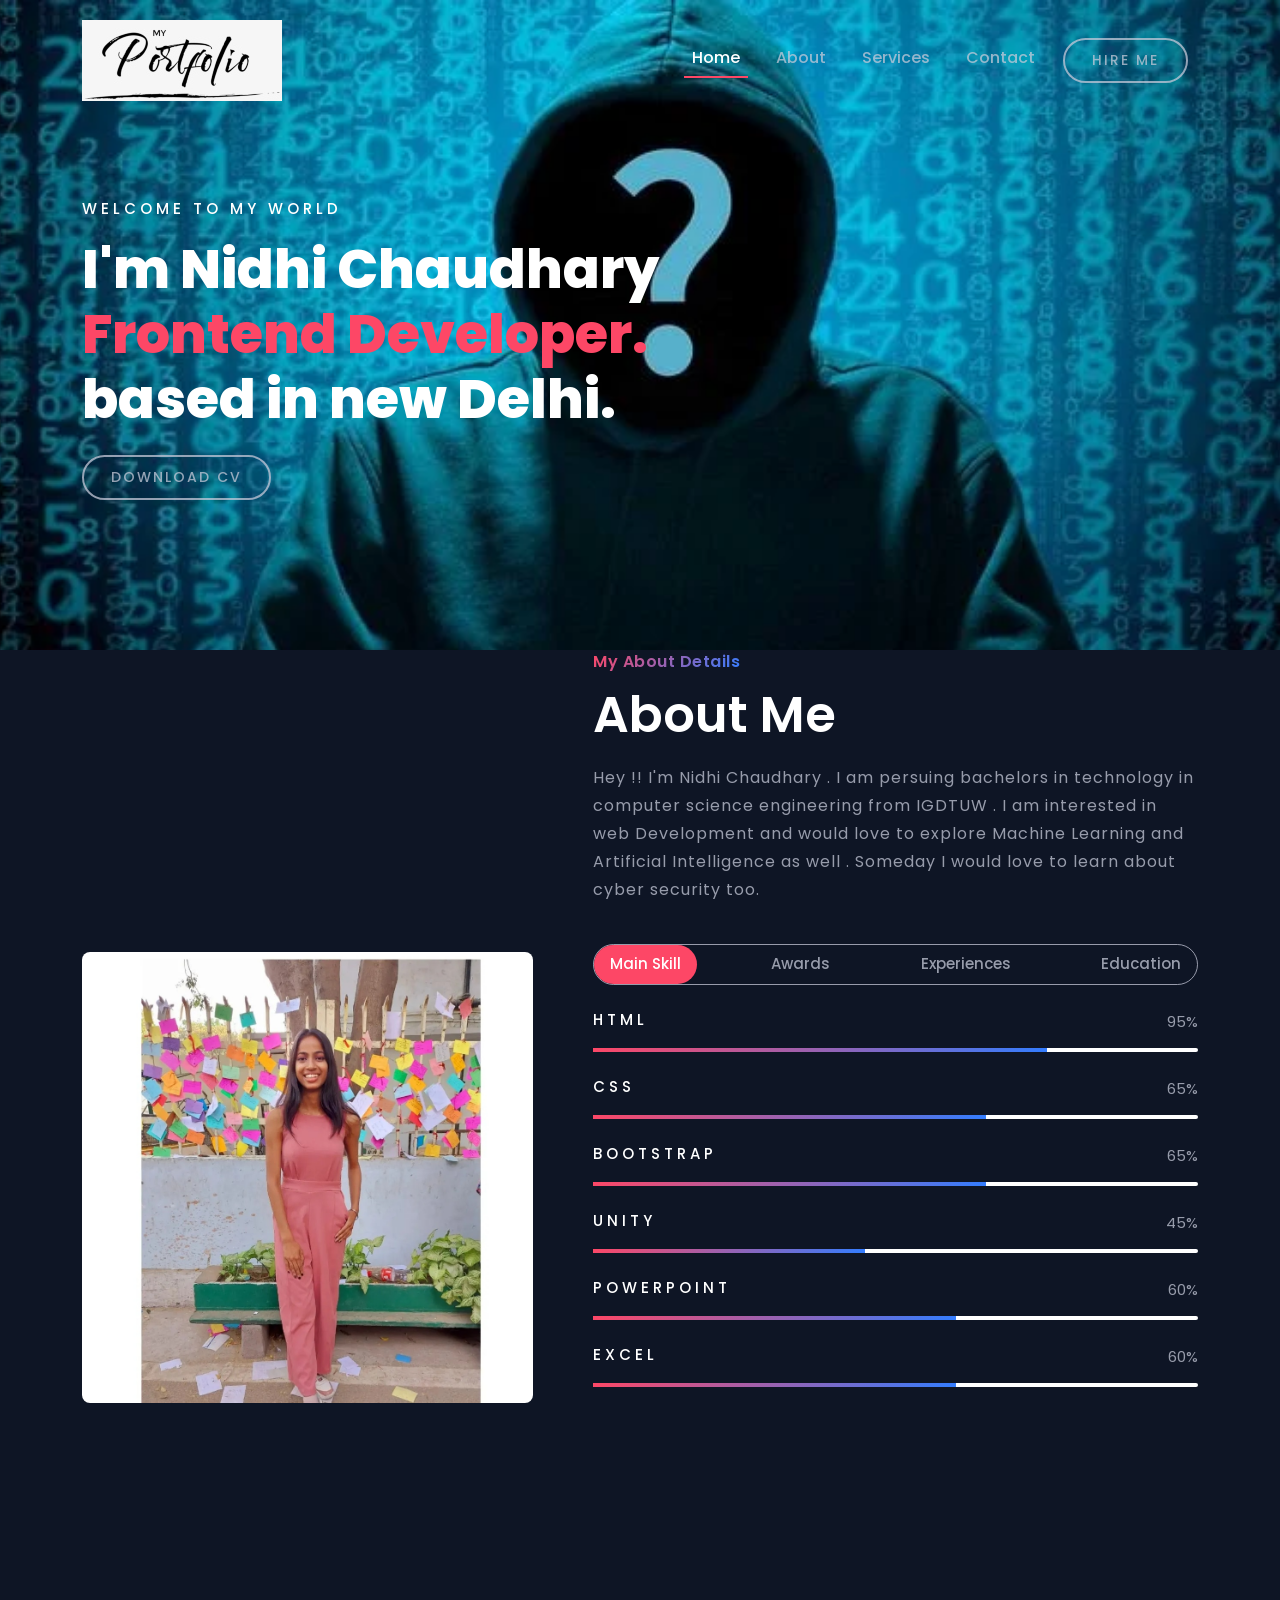
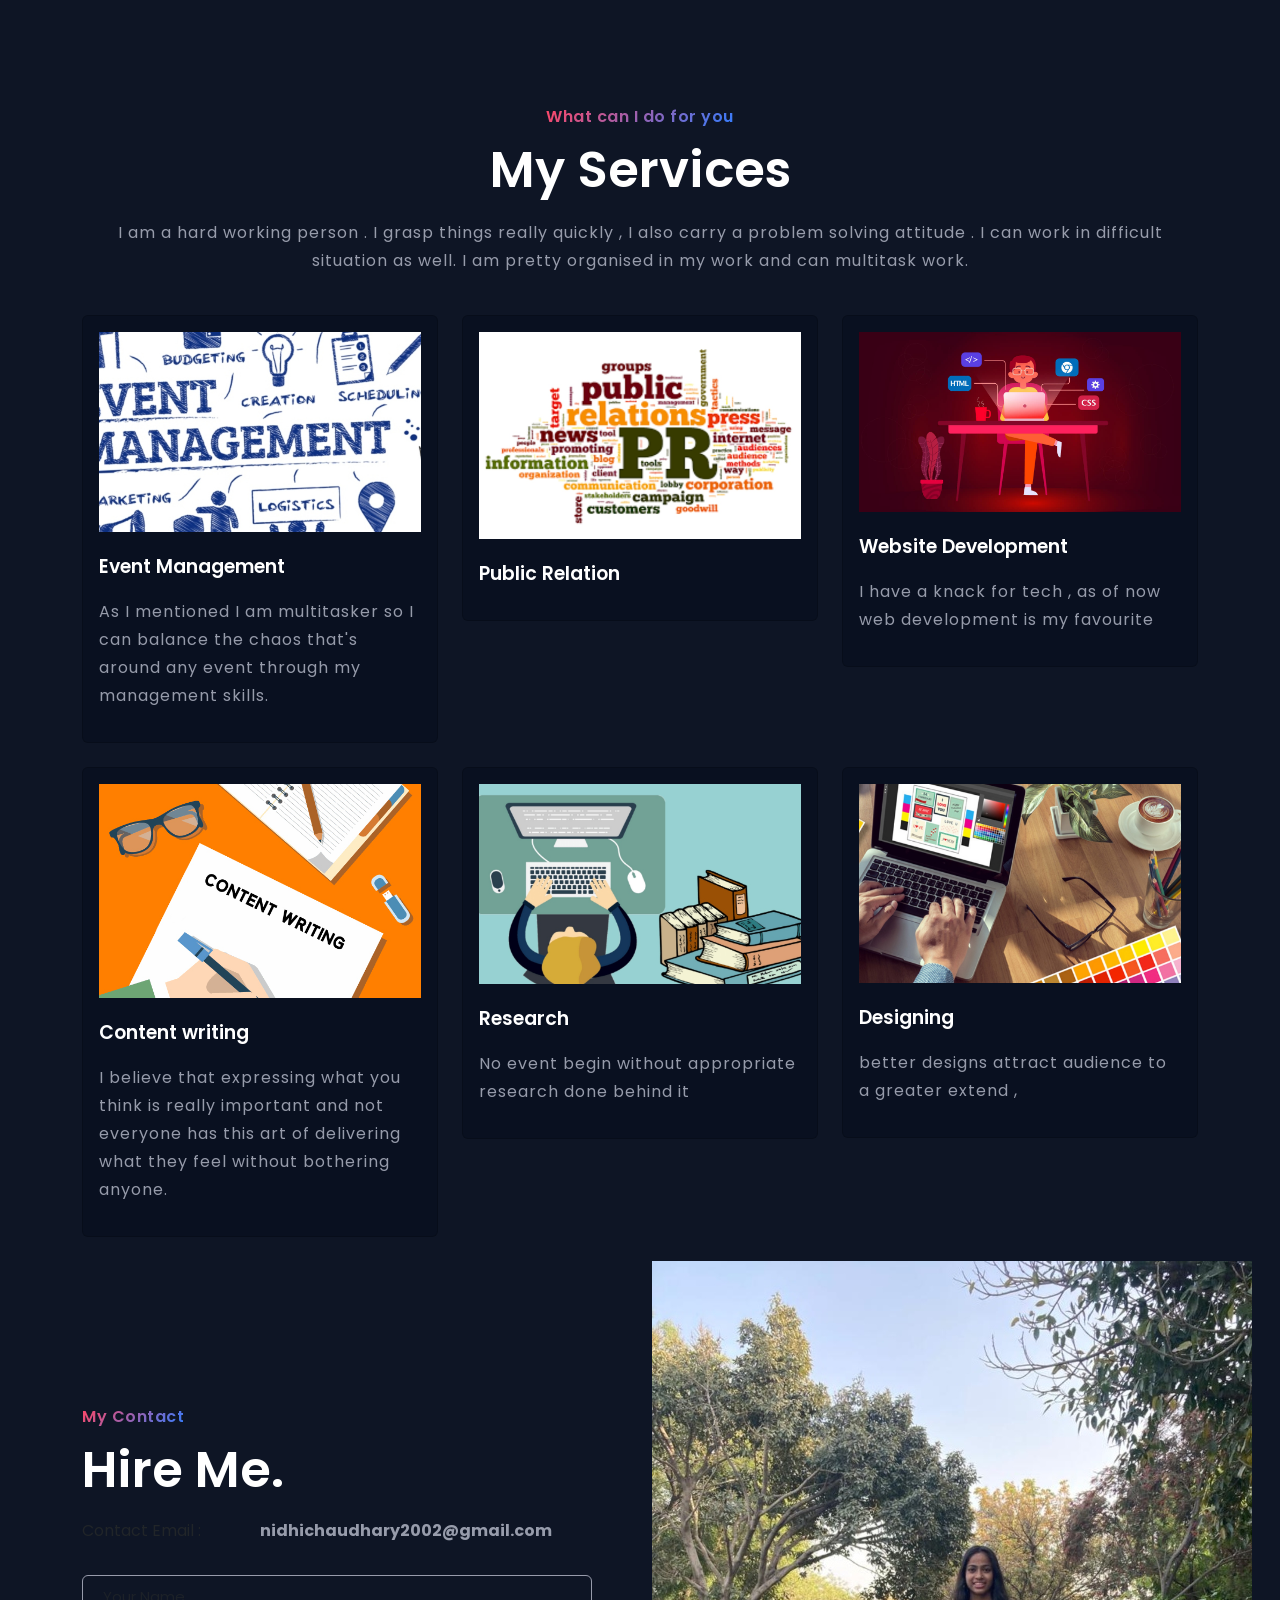
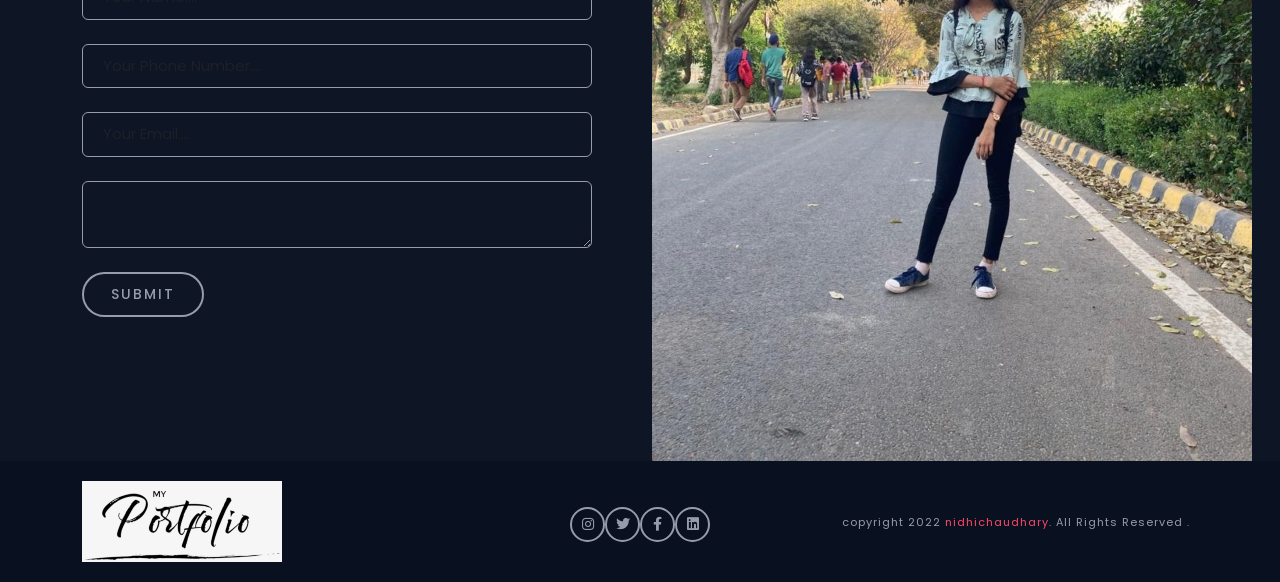
==== index.html @ 1a862ae1 "this is version one of Portfolio website" ====
<!DOCTYPE html>
<html lang="en">

<head>
  <meta charset="UTF-8">
  <meta http-equiv="X-UA-Compatible" content="IE=edge">
  <meta name="viewport" content="width=device-width, initial-scale=1.0">
  <title>Portfolio</title>
  <!-- favicon -->
  <link rel="icon" type="image/jpg" href="images/Favicon2.png">
  <!-- bootstrap -->
  <link href="https://cdn.jsdelivr.net/npm/bootstrap@5.1.3/dist/css/bootstrap.min.css" rel="stylesheet"
    integrity="sha384-1BmE4kWBq78iYhFldvKuhfTAU6auU8tT94WrHftjDbrCEXSU1oBoqyl2QvZ6jIW3" crossorigin="anonymous">
  <link rel="stylesheet" href="https://cdnjs.cloudflare.com/ajax/libs/font-awesome/5.15.4/css/all.min.css">
  <!-- custom files -->
  <link rel="stylesheet" href="css/responsive.css">
  <link rel="stylesheet" href="css/style.css">
</head>

<body data-bs-spy="scroll" data-bs-target=".navbar" data-bs-offset="75">
  <!-- navbar section -->
  <header class="header_wrapper">
    <nav class="navbar navbar-expand-lg fixed-top">
      <div class="container">
        <a class="navbar-brand" href="#">
          <img src="images/logo.jpg" class="img-fluid" alt="logo">
        </a>
        <button class="navbar-toggler" type="button" data-bs-toggle="collapse" data-bs-target="#navbarNav"
          aria-controls="navbarNav" aria-expanded="false" aria-label="Toggle navigation">
          <!-- <span class="navbar-toggler-icon"></span> -->
          <i class="fas fa-stream navbar-toggler-icon"></i>
        </button>
        <div class="collapse navbar-collapse justify-content-end" id="navbarNav">
          <ul class="navbar-nav menu-navbar-nav">
            <li class="nav-item">
              <a class="nav-link active" aria-current="page" href="#home">Home</a>
            </li>
            <li class="nav-item">
              <a class="nav-link" href="#about">About</a>
            </li>
            <li class="nav-item">
              <a class="nav-link" href="#services">Services</a>
            </li>
            </li>
            <li class="nav-item">
              <a class="nav-link" href="#contact">Contact</a>
            </li>

            <li class="nav-item mt-3 mt-lg-0">
              <a class="main-btn" href="#contact">Hire me</a>
            </li>

          </ul>
        </div>
      </div>
    </nav>
  </header>
  <!-- banner  -->
  <section id="home" class="banner_wrapper">
    <div class="container">
      <div class="row">
        <div class="col-sm-12 text-center text-md-start">
          <h6>WELCOME TO MY WORLD</h6>
          <h1>I'm Nidhi Chaudhary <br><span>Frontend Developer.</span><br>based in new Delhi.</h1>
          <div class="mt-4">
            <a class=" main-btn" href="#">Download CV</a>
          </div>
        </div>
      </div>
    </div>
  </section>
  <!-- About section -->
  <section id="about" class="about_wrapper">
    <div class="container">
      <div class="row justify-content-between align-items-center">
        <div class="col-lg-5 mb-4 mb-lg-0">
          <img src="images/about.jpeg" class="img-fluid rounded-3" alt="About-us">
        </div>
        <div class="col-lg-7 ps-lg-5 text-center text-lg-start">
          <div class="my-3 my-lg-0">
            <span class="subtitle">My About Details</span>
            <h2>About Me</h2>
            <p>Hey !! I'm Nidhi Chaudhary . I am persuing bachelors in technology in computer science engineering from
              IGDTUW .
              I am interested in web Development and would love to explore Machine Learning and Artificial Intelligence
              as well . Someday I would love to learn about cyber security too.
            </p>
          </div>
          <div class="pt-4">
            <ul class="nav nav-pills justify-content-center justify-content-lg-between mb-3" id="pills-tab"
              role="tablist">
              <li class="nav-item" role="presentation">
                <button class="nav-link active" id="pills-skill-tab" data-bs-toggle="pill" data-bs-target="#pills-skill"
                  type="button" role="tab" aria-controls="pills-skill" aria-selected="true">Main Skill</button>
              </li>

              <li class="nav-item" role="presentation">
                <button class="nav-link" id="pills-Award-tab" data-bs-toggle="pill" data-bs-target="#pills-Award"
                  type="button" role="tab" aria-controls="pills-Award" aria-selected="false">Awards</button>
              </li>

              <li class="nav-item" role="presentation">
                <button class="nav-link" id="pills-Experiences-tab" data-bs-toggle="pill"
                  data-bs-target="#pills-Experiences" type="button" role="tab" aria-controls="pills-Experiences"
                  aria-selected="false">Experiences</button>
              </li>

              <li class="nav-item" role="presentation">
                <button class="nav-link" id="pills-Education-tab" data-bs-toggle="pill"
                  data-bs-target="#pills-Education" type="button" role="tab" aria-controls="pills-Education"
                  aria-selected="false">Education</button>
              </li>

            </ul>
            <div class="tab-content" id="pills-tabContent">
              <div class="tab-pane fade show active" id="pills-skill" role="tabpanel" aria-labelledby="pills-skill-tab">
                <div class="single-progress">
                  <h6>HTML</h6>
                  <div class="progress">
                    <div class="progress-bar" role="progressbar" style="width: 75%" aria-valuenow="25" aria-valuemin="0"
                      aria-valuemax="100">
                    </div>
                  </div>
                  <span class="label">95%</span>
                </div>
                <div class="single-progress">
                  <h6>CSS</h6>
                  <div class="progress">
                    <div class="progress-bar" role="progressbar" style="width: 65%" aria-valuenow="25" aria-valuemin="0"
                      aria-valuemax="100"></div>
                  </div>
                  <span class="label">65%</span>
                </div>
                <div class="single-progress">
                  <h6>bootstrap</h6>
                  <div class="progress">
                    <div class="progress-bar" role="progressbar" style="width: 65%" aria-valuenow="25" aria-valuemin="0"
                      aria-valuemax="100"></div>
                  </div>
                  <span class="label">65%</span>
                </div>
              </div>
              <div class="single-progress">
                <h6>Unity</h6>
                <div class="progress">
                  <div class="progress-bar" role="progressbar" style="width: 45%" aria-valuenow="25" aria-valuemin="0"
                    aria-valuemax="100"></div>
                </div>
                <span class="label">45%</span>
              </div>
              <div class="single-progress">
                <h6>Powerpoint</h6>
                <div class="progress">
                  <div class="progress-bar" role="progressbar" style="width: 60%" aria-valuenow="25" aria-valuemin="0"
                    aria-valuemax="100"></div>
                </div>
                <span class="label">60%</span>
              </div>
              <div class="single-progress">
                <h6>Excel</h6>
                <div class="progress">
                  <div class="progress-bar" role="progressbar" style="width: 60%" aria-valuenow="25" aria-valuemin="0"
                    aria-valuemax="100"></div>
                </div>
                <span class="label">60%</span>
              </div>

            </div>
            <div class="tab-pane fade" id="pills-Award" role="tabpanel" aria-labelledby="pills-Award-tab">
              <ul class="text-start ps-0">
                <li><a href="#">
                    SilverZone Science Olympiad
                    <Span>
                      1st runner up
                    </Span></a>2019-2020
                </li>
                <li><a href="#">
                    SilverZone Hindi Olympiad
                    <Span>
                      2nd runner up
                    </Span></a>2019-2020
                </li>

              </ul>
            </div>
            <div class="tab-pane fade" id="pills-Experiences" role="tabpanel" aria-labelledby="pills-Experiences-tab">
              <ul class="text-start ps-0">
                <li><a href="#">Event Management team
                    <span>Hackclub IGDTUW</span>
                  </a>
                  2022-current</li>
              </ul>
            </div>
            <div class="tab-pane fade" id="pills-Education" role="tabpanel" aria-labelledby="pills-Education-tab">
              <ul class="text-start ps-0">
                <li><a href="#">high schooling form <span>Happy Model School,Janakpuri , New Delhi</span></a>
                  2018</li>
                <ul class="text-start ps-0">
                  <li><a href="#">Inter schooling from <span>Happy Model School,Janakpuri , New Delhi</span></a>
                    2020</li>

                </ul>
            </div>
          </div>
        </div>
      </div>
    </div>
    </div>
  </section>
  <!-- Services -->
  <section class="services_wrapper" id="services">
    <div class="container">
      <div class="row">
        <div class="col-sm-12 text-center mb-4">
          <span class="subtitle">What can I do for you </span>
          <h2>My Services</h2>
          <p>I am a hard working person . I grasp things really quickly , I also carry a problem solving attitude . I
            can work in difficult situation as well.
            I am pretty organised in my work and can multitask work.
            <br class="d-noned-md-block">
          </p>
        </div>
      </div>
      <div class="row">
        <div class="col-lg-4 col-md-6 mb-4">
          <div class="card">
            <div class="card-body text-md-start text-center">
              <img src="images/service1.jpg" alt="services" class="img-fluid mb-4">
              <h3>Event Management</h3>
              <p>As I mentioned I am multitasker so I can balance the chaos that's around any event through my
                management skills.</p>
            </div>
          </div>
        </div>
        <div class="col-lg-4 col-md-6 mb-4">
          <div class="card">
            <div class="card-body text-md-start text-center">
              <img src="images/services2.jpg" alt="services" class="img-fluid mb-4">
              <h3>Public Relation</h3>
              <p></p>
            </div>
          </div>
        </div>
        <div class="col-lg-4 col-md-6 mb-4">
          <div class="card">
            <div class="card-body text-md-start text-center">
              <img src="images/services3.jpg" alt="services" class="img-fluid mb-4">
              <h3>Website Development</h3>
              <p>I have a knack for tech , as of now web development is my favourite</p>
            </div>
          </div>
        </div>
        <div class="col-lg-4 col-md-6 mb-4">
          <div class="card">
            <div class="card-body text-md-start text-center">
              <img src="images/service4.jpg" alt="services" class="img-fluid mb-4">
              <h3>Content writing</h3>
              <p>I believe that expressing what you think is really important and not everyone has this art of
                delivering
                what they feel without bothering anyone.</p>
            </div>
          </div>
        </div>
        <div class="col-lg-4 col-md-6 mb-4">
          <div class="card">
            <div class="card-body text-md-start text-center">
              <img src="images/service5.jpg" alt="services" class="img-fluid mb-4">
              <h3>Research</h3>
              <p>No event begin without appropriate research done behind it</p>
            </div>
          </div>
        </div>
        <div class="col-lg-4 col-md-6 mb-4">
          <div class="card">
            <div class="card-body text-md-start text-center">
              <img src="images/service6.jpg" alt="services" class="img-fluid mb-4">
              <h3>Designing</h3>
              <p>better designs attract audience to a greater extend , </p>
            </div>
          </div>
        </div>
      </div>
    </div>
  </section>
  <!-- Contact -->
  <section id="contact" class="contact_wrapper">
    <div class="container">
      <div class="row justify-content-between align-items-center">
        <div class="col-lg-6 order-2 order-lg-1 pe-lg-5 text-lg-start text-center">

          <span class="subtitle">My Contact</span>
          <h2>Hire Me.</h2>

          <div class="row call_details mb-4">
            <label class="col-sm-3 col-lg-4">Contact Email :</label>
            <div class="col-sm-9 col-lg-8 mb-3 mb-lg-2 text-md-start">
              <a href="nidhichaudhary2002@gmail.com">nidhichaudhary2002@gmail.com</a>
            </div>
          </div>
          <form>
            <div class="mb-4">
              <input type="text" class="form-control" placeholder="Your Name...." autocomplete="off">
            </div>
            <div class="mb-4">
              <input type="number" class="form-control" placeholder="Your Phone Number...." autocomplete="off">
            </div>
            <div class="mb-4">
              <input type="email" class="form-control" placeholder="Your Email...." autocomplete="off">
            </div>
            <div class="mb-4">
              <textarea cols="40" row="4" class="form-control" id="message" placeholder="write a Message..."
                autocomplete="off">
          </textarea>
            </div>
            <button type="submit" class="main-btn">Submit</button>
          </form>
        </div>
        <div class="col-lg-6 order-1 mb-4 order-lg-1 mb-lg-0">
          <img src="images/ContactDP.jpg" alt="photo">
        </div>
      </div>
    </div>
  </section>
  <!-- footer -->
  <section id="contact" class="footer_wrapper mt-3 mt-md-0">
    <div class="container">
      <div class="row align-items-center ">
        <div class="col-lg-4 col-md-6 text-center text-md-start">
          <div class="footer-logo mb-3 mb-md-0">
            <img src="images/logo.jpg" alt="" class="img-fluid">
          </div>
        </div>
        <div class="col-lg-4 col-md-6">
          <ul
            class="list-unstyled d-flex justiy-content justify-content-md-end justify-content-lg-center social-icon mb-3 mb-md-0">
            <li>
              <a href="https://www.instagram.com/nidhichaudhary2002/"><i class="fab fa-instagram"></i></a>
            </li>
            <li>
              <a href="#"><i class="fab fa-twitter"></i></a>
            </li>
            <li>
              <a href="#"><i class="fab fa-facebook-f"></i></a>
            </li>
            <li>
              <a href="https://www.linkedin.com/in/nidhi-chaudhary-b849b522a/"><i class="fab fa-linkedin"></i></a>
            </li>
          </ul>
        </div>
        <div class="col-lg-4 col-md-12">
          <div class="copyright-text text-lg-start text-center mb-3 mb-lg-0">
            <p class="mb-0">copyright 2022 <a href="#">nidhichaudhary</a>. All Rights Reserved .</p>
          </div>
        </div>
      </div>
    </div>
  </section>

</body>
<!-- bootstrap JS  -->
<script src="https://cdn.jsdelivr.net/npm/@popperjs/core@2.10.2/dist/umd/popper.min.js"
  integrity="sha384-7+zCNj/IqJ95wo16oMtfsKbZ9ccEh31eOz1HGyDuCQ6wgnyJNSYdrPa03rtR1zdB" crossorigin="anonymous"></script>
<script src="https://cdn.jsdelivr.net/npm/bootstrap@5.1.3/dist/js/bootstrap.min.js"
  integrity="sha384-QJHtvGhmr9XOIpI6YVutG+2QOK9T+ZnN4kzFN1RtK3zEFEIsxhlmWl5/YESvpZ13" crossorigin="anonymous"></script>
<!-- custom js  -->
<script src="js/main.js"></script>

</html>
---- css/responsive.css ----
@media (max-width:991px) {
    section {
        padding: 30px, 0;
    }

    h2 {
        font-size: 30px;
        line-height: 40px;
    }

    h3 {
        font-size: 20px;
    }

    .header-scrolled {
        height: auto;
    }

    .header_wrapper .menu-navbar-nav{
        text-align: center;
        background-color: var(--bg-dark-blue);
        padding-bottom: 15px;
    }

    .header-wrapper .nav-item .nav-link {
        margin-top: 15px;
    }
/* banner wrapper */
.banner-wrapper{
padding: 200px 0;
}
/* About */
.about_wrapper ul.nav-pills{
    width: 61%;
    margin: auto;
}
}

@media (max-width: 767px) {
    h1 {
        font-size: 40px;
        line-height: 48px;
    }

    h2 {
        font-size: 25px;
    }

    p {
        font-size: 13px;
        line-height: 24px;
    }
    .about_wrapper ul.nav-pills{
        width: 100%;
        margin: auto;
        border: 0;
    }
    .about_wrapper ul li .nav-link{
        font-size: 13px;
    }
}
---- css/style.css ----
/* Table of content 
1. General
2.Navbar
3.Banner 
4.About
5.Services
6.Portfolio
7.Contact
8.Footer */

/* General */
@import url('https://fonts.googleapis.com/css2?family=Poppins:wght@200&display=swap');

* {
    box-sizing: border-box;
    margin: 0px;
    padding: 0px;
}

:root {
    --primay-color: #FD4766;
    --secondary-color: #0e1525;
    --bg-dark-blue: #091020;
    --bg-white: #fff;
    --gray-color: #c6c9d8bf;
    --gradient-color: linear-gradient(-224deg, var(--primay-color) 0, #337dff 100%);
    --gradient-text: linear-gradient(120de, #1C99FE 20.69%, #7644FF 50.19%, var(--primay-color) 79.69%);
    filter: progid:DXImageTransform.Microsoft.gradient(startColorstr='var(--primary-color)', endcolorstr='var(--secondary-color)', GradientType=1);

    /* TExt color */
    --primary-font: 'Poppins', sans-serif;
    --primary-text: #FD4766;
    --text-gray: #c6c9d8bf;
    --text-white: #fff;

}

body {
    font-family: var(--primary-font);
    background-color: var(--secondary-color);

}

a {
    text-decoration: none;
}

/* CustomCSS */

::-webkit-scrollbar {
    width: 6px;
}

::-webkit-scrollbar-track {
    background: var(--bg-dark-blue);
}

::-webkit-scrollbar-thumb {
    background: var(--primay-color);
}

input[type=number]::-webkit-inner-spin-button,
input[type=number]::-webkit-outer-spin-button {
    -webkit-appearance: none;
    margin: 0;
}

section {
    padding: 0px 0;
}

.main-btn {
    display: inline-block;
    border-radius: 50px;
    transition: all .4s ease-in-out;
    padding: 10px 27px;
    background-color: transparent;
    border: 2px solid var(--gray-color);
    color: var(--text-gray);
    font-weight: 500;
    font-size: 14px;
    text-transform: uppercase;
    letter-spacing: 2px;
    text-decoration: none;

}

.main-btn:hover {
    background-color: var(--primay-color);
    border-color: var(--primary-color);
    color: var(--text-white);
}

h1 {
    font-size: 54px;
    line-height: 68 px;
    font-weight: 800;
    color: var(--text-white);
    margin-bottom: 20px;

}

h1 span {
    color: var(--primay-color);
}

h2 {
    font-size: 50px;
    line-height: 1.3;
    font-weight: 600;
    color: var(--text-white);
    margin-bottom: 16px;

}

h3 {
    font-size: 19px;
    font-weight: 600;
    color: var(--text-white);
    margin-bottom: 19px;

}

h6 {
    font-size: 15px;
    text-transform: uppercase;
    letter-spacing: 4px;
    /* font-weight: 600; */
    display: block;
    margin-bottom: 20px;
    color: var(--text-gray);
    color: var(--text-white);
    margin-bottom: 19px;

}

p {
    color: var(--text-gray);
    font-size: 16px;
    line-height: 28px;
    letter-spacing: 1px;
    font-weight: 400;
}

.subtitle {
    display: inline-block;
    font-weight: 600;
    letter-spacing: 0.5px;
    line-height: 18px;
    font-size: 16px;
    margin-bottom: 12px;
    background: var(--gradient-color);
    -webkit-background-clip: text;
    -webkit-text-fill-color: transparent;
}

input:hover,
input:focus,
textarea:focus,
textarea:hover,
button {
    outline: none !important;
    box-shadow: none !important;
}

/* 2.Navbar */
.header_wrapper .navbar {
    padding: 15px 0;
    -webkit-transition: all .2s linear;
    -o-transition: all .2s linear;
    transition: all .2s linear;
}

.header_wrapper.navbar-brand img {
    max-width: 120px;
    height: auto;
}

.header_wrapper .navbar-toggler {
    border: 0;
    color: var(--gray-color);
    line-height: 2;

}

.header_wrapper .navbar-toggler:focus {
    box-shadow: none;
}

.header_wrapper .nav-item {
    margin: 0 10px;
}

.header_wrapper .nav-item .nav-link {
    position: relative;
    font-size: 16px;
    font-weight: 500;
    color: var(--text-gray);
    display: inline-block;
}

.header_wrapper .nav-item .nav-link::after {
    position: absolute;
    content: '';
    left: 0;
    width: 0;
    height: 2px;
    background: var(--primay-color);
    transition: 0.3s;
    bottom: 0;
}

.header_wrapper .nav-item .nav-link.active::after,
.header_wrapper .nav-item .nav-link:hover::after {
    width: 100%;
}

.header_wrapper .nav-item .nav-link.active,
.header_wrapper .nav-item .nav-link:hover {
    color: var(--text-white);
}

.header-scrolled {
    position: fixed;
    top: 0;
    left: 0;
    width: 100%;
    background-color: var(--bg-dark-blue);
    box-shadow: 0 4px 6px 0 rgba(12, 0, 46, 05);
    -webkit-box-shadow: 0 4px 6px 0 rgba(12, 0, 46, 05);
}

.header_scrolled .nav-item .nav-link.active,
.header_scrolled .nav-item .nav-link:hover {
    color: var(--primary-text);
}

/* #.Banner */
.banner_wrapper {
    width: 100%;
    height: auto;
    min-height: 650px;
    background-image: url('..//images/bg-image.webp');
    background-repeat: no-repeat;
    background-position: center center;
    background-size: cover;
    background-attachment: fixed;
    padding: 200px 0 100px 0;

}

/* 4.About */
.about_wrapper ul.nav-pills {
    border: 1px solid var(--gray-color);
    border-radius: 50px;

}

.about_wrapper ul li .nav-link {
    border-radius: 50px;
    font-size: 15px;
    font-weight: 500;
    transition: all 0.45s cubic-bezier(0, 0, 0, 2, 1);
    display: inline-block;
    color: var(--gray-color);
    border: 0;
}

.about_wrapper ul li .nav-link.nav-link.active {
    background-color: var(--primay-color);
}

.about_wrapper .single-progress {
    margin-top: 26px;
    position: relative;
    overflow: hidden;
}

.about_wrapper .single-progress .progress {
    height: 4px;
    border-radius: 4px;
    box-shadow: none;
    background-color: var(--bg-white);
    overflow: visible;
}

.about_wrapper .single-progress .progress-bar {
    background-image: var(--gradient-color);
}

.about_wrapper .single-progress h6 {
    text-align: left;
}

.about_wrapper .single-progress .label {
    position: absolute;
    right: 0;
    top: 0;
    color: var(--text-gray);
    font-size: 15px;
}

.about_wrapper .tab-pane li {
    color: var(--gray-color);
    font-size: 16px;
    margin-bottom: 15px;
    font-weight: 300;
    list-style: none;
}

.about_wrapper .tab-pane li a {
    font-weight: 500;
    display: block;
    color: var(--text-gray);
}

/* 4.services */
.services_wrapper .card {
    background-color: var(--bg-dark-blue);
    cursor: pointer;
    transition: transform 0.65s cubic-bezier(0.05, 0.2, 0.1, 1);
    box-shadow: 0.65s cubic-bezier(0.05, 0.2, 0.1, 1);
}

.services_wrapper .card:hover {
    box-shadow: 0px 2px 70px 0 rgb(253 71 182 /5%);
    transform: translateY(-5px);
}

/* contact */
.contact_wrapper .form-control,
.contact_wrapper textarea {
    background-color: transparent;
    border-color: var(--gray-color);
    color: var(--text-gray);
    font-size: 15px;
    font-weight: 400;
    padding: 10px 20px;
}

.contact_wrapper .form-control:hover,
.contact_wrapper textarea:hover,
.contact_wrapper .form-control:focus,
.contact_wrapper textarea:focus {
    border-color: var(--primay-color);
    color: var(--text-white);
}

.contact_wrapper .call_details a {
    font-weight: 700;
    color: var(--text-gray);
}

.footer_wrapper{
    background-color: var(--bg-dark-blue);
    padding: 20px 0;
}
.footer_wrapper .footerlogo img{
    width: 100px;
    
}
.footer_wrapper .social-icon{
    margin: 6px;
}
.footer_wrapper .social-icon a{
    width: 35px;
    height: 35px;
    line-height: 30px;
    font-size: 14px;
    display: inline-block;
    border :2px solid var(--text-gray);
    color: var(--text-gray);
    text-align: center;
    border-radius: 100%;
    transition: all 0.3s cubic-bezier(0.645,0.045,0.355,1);
    -webkit-transition: all 0.3s cubic-bezier(0.645,0.045,0.355,1);
}
.footer_wrapper .social-icon a:hover{
    background-color: var(--primay-color);
    border-color: var(--primay-color);
    color: var(--text-white);
    box-shadow: 0 10px 15px 0 rg(0 0 0/10%);
    transform: translateY(-3px);
}
.footer_wrapper .copyright-text p{
font-size: 11px;
line-height: 20px;
}
.footer_wrapper .copyright-text a{
color: var(--primay-color);
}
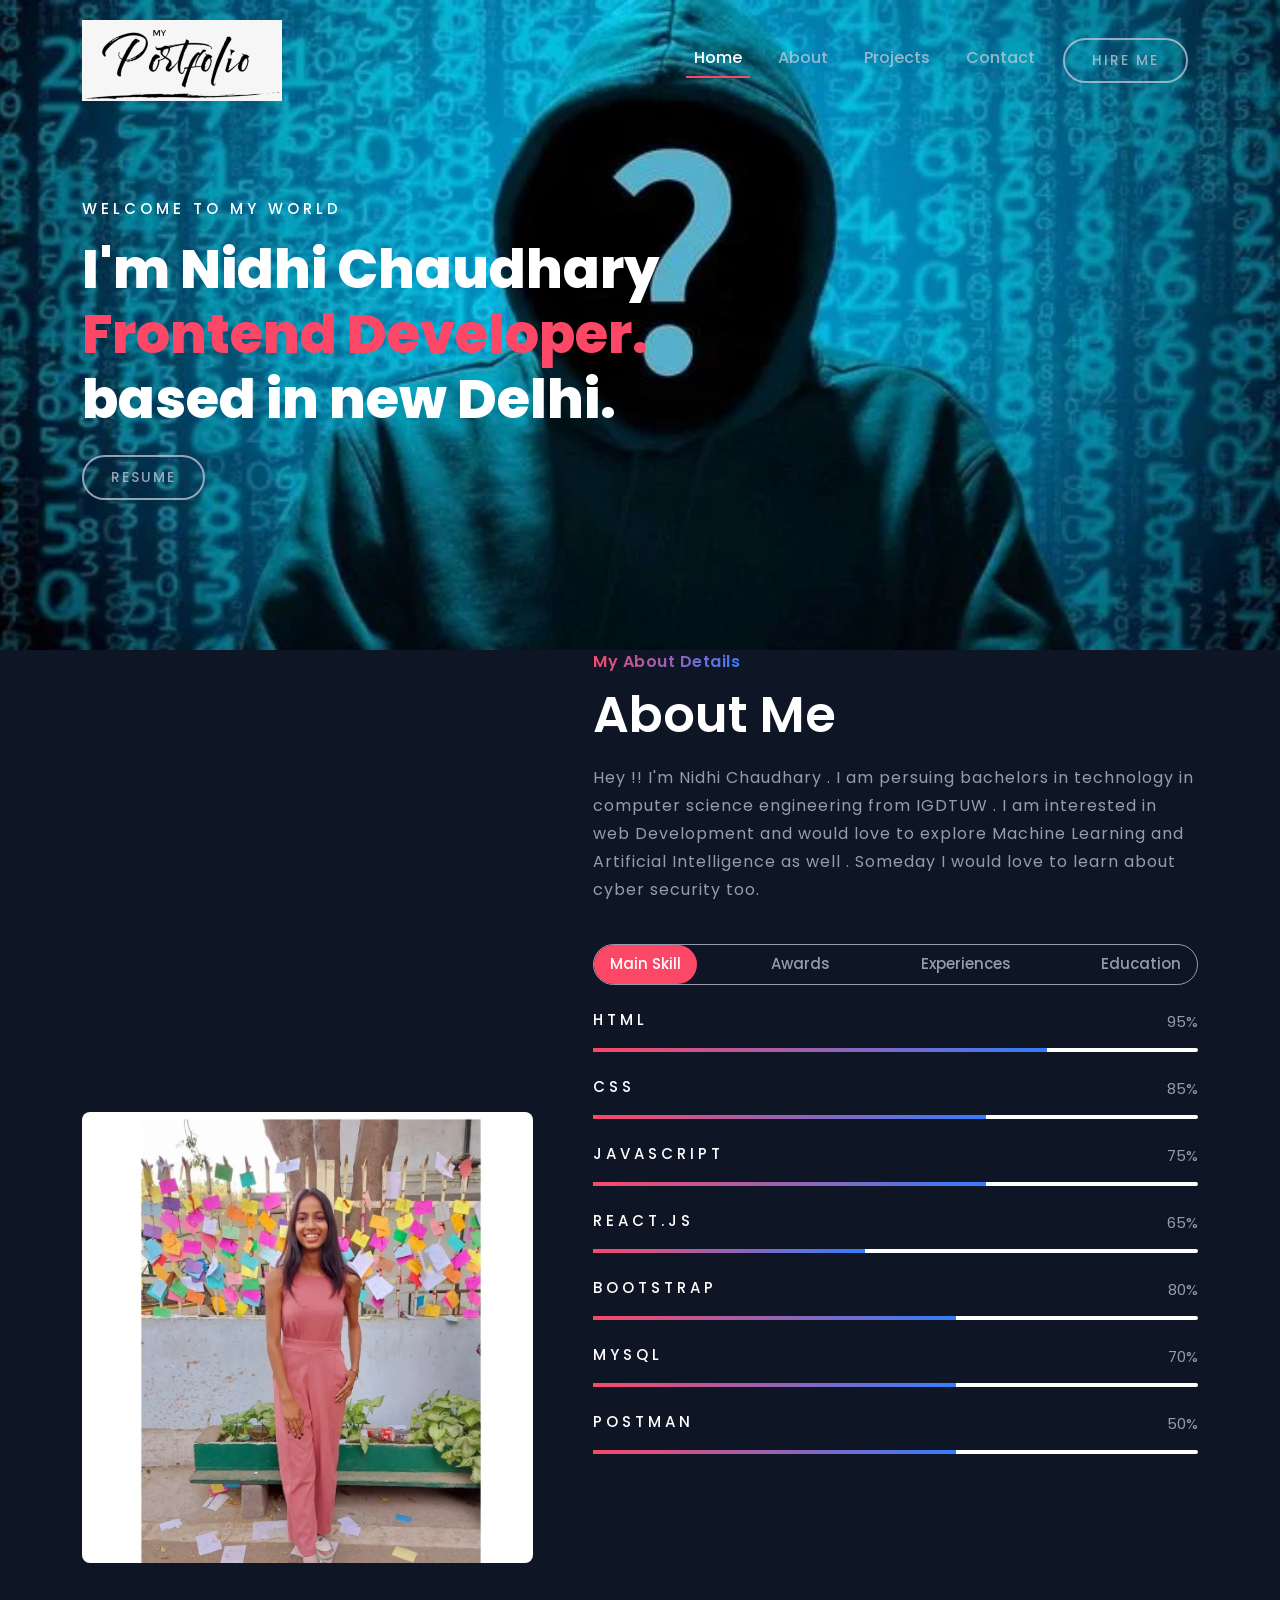
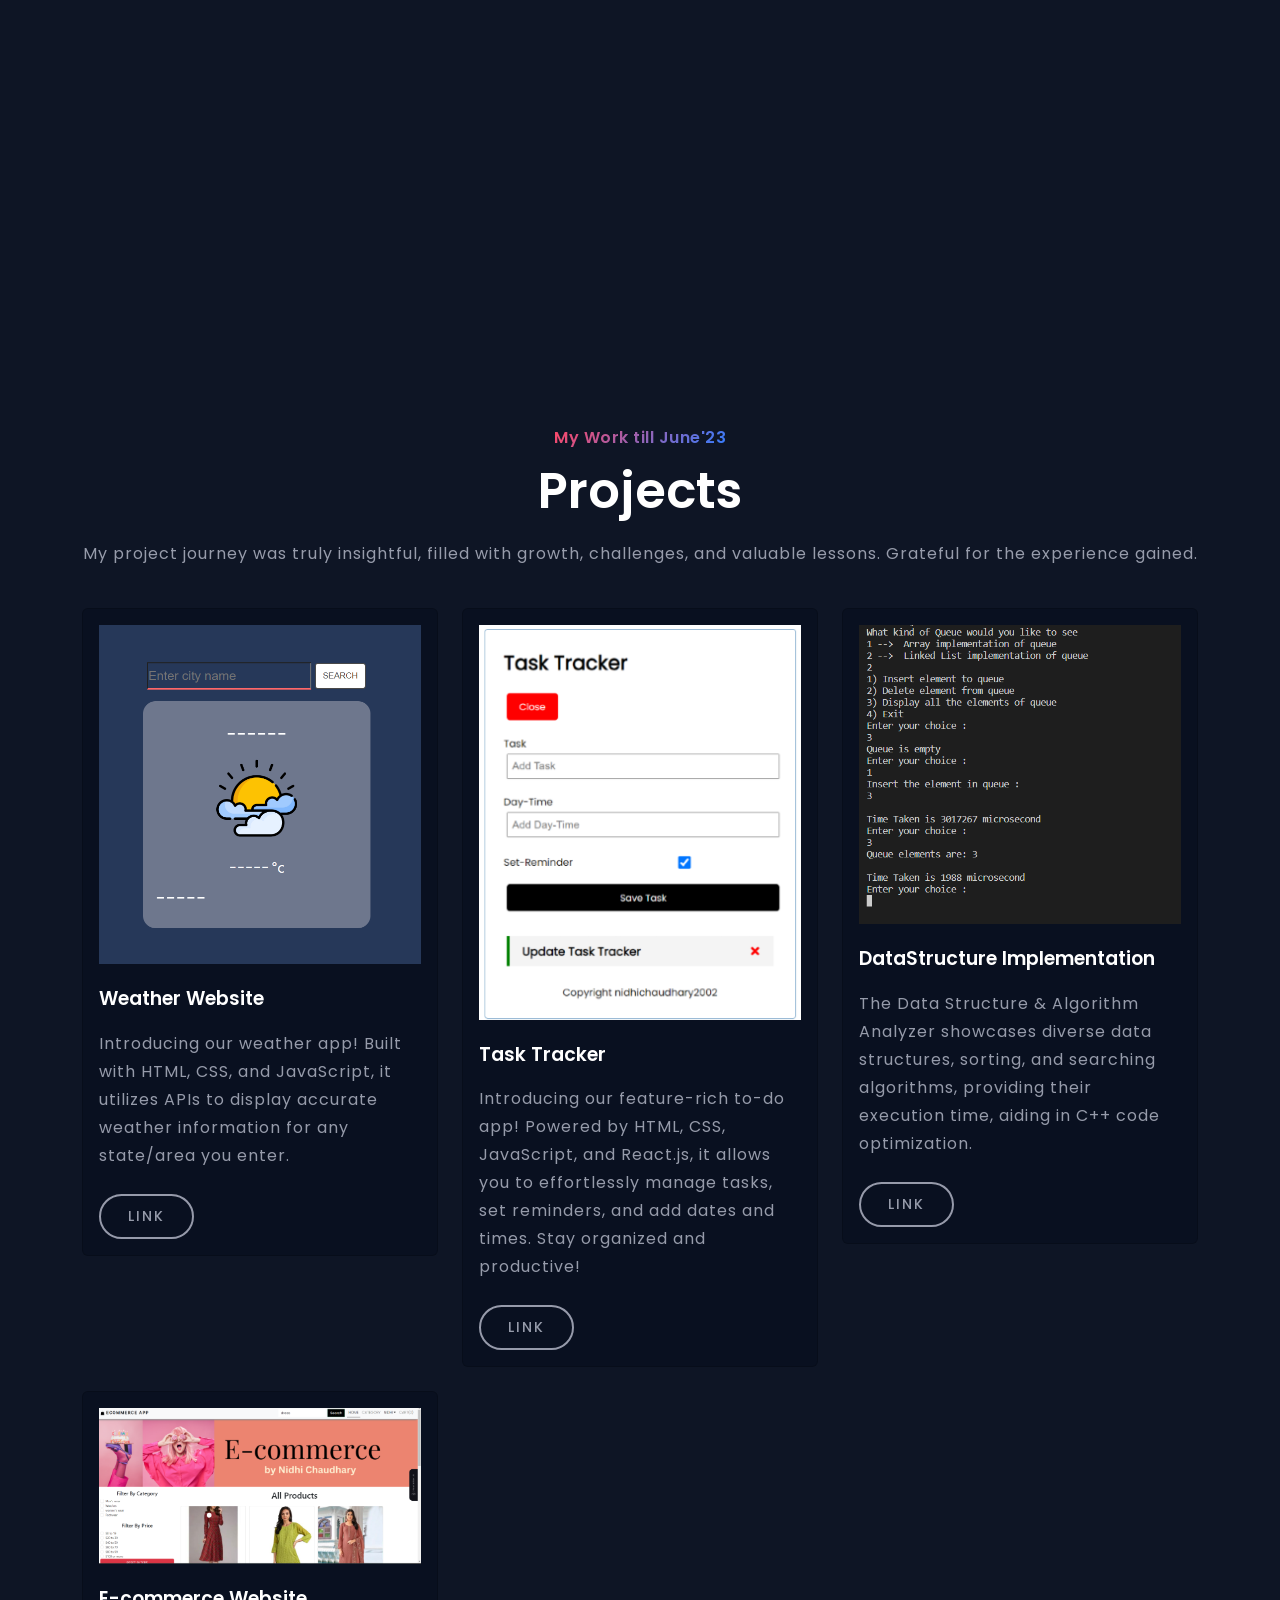
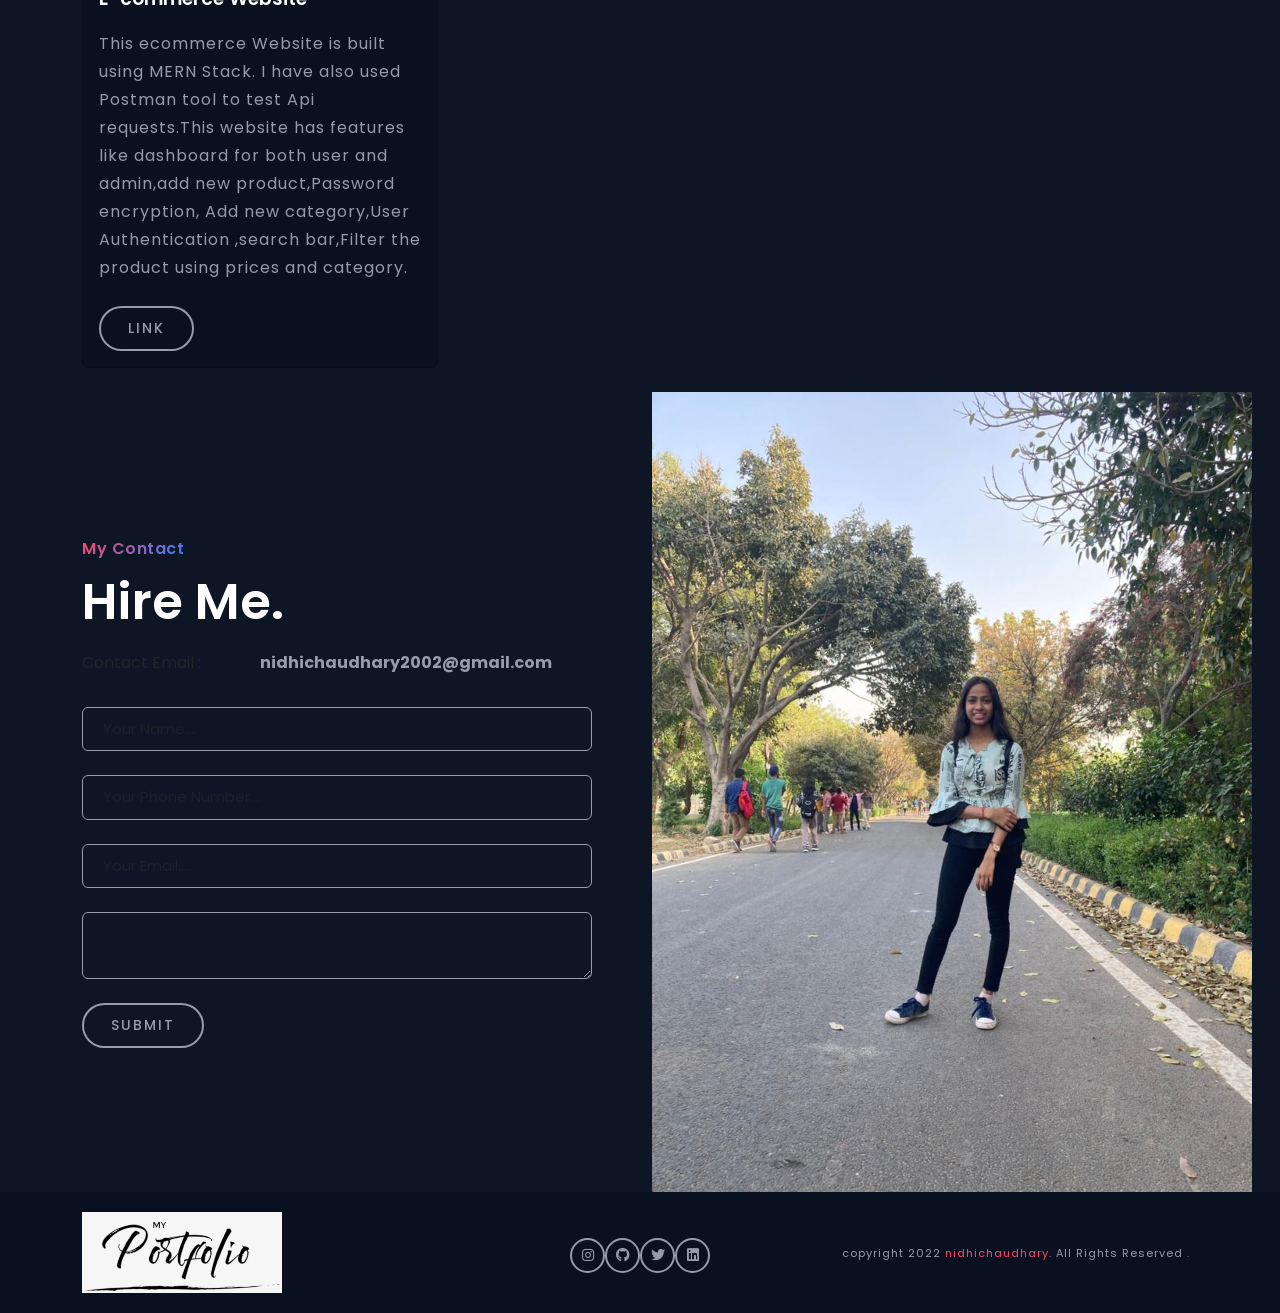
==== commit f9c4d872: "updated till ecommerse website" ====
--- a/index.html
+++ b/index.html
@@ -5,7 +5,7 @@
   <meta charset="UTF-8">
   <meta http-equiv="X-UA-Compatible" content="IE=edge">
   <meta name="viewport" content="width=device-width, initial-scale=1.0">
-  <title>Portfolio</title>
+  <title>Portfolio | Nidhi</title>
   <!-- favicon -->
   <link rel="icon" type="image/jpg" href="images/Favicon2.png">
   <!-- bootstrap -->
@@ -39,7 +39,7 @@
               <a class="nav-link" href="#about">About</a>
             </li>
             <li class="nav-item">
-              <a class="nav-link" href="#services">Services</a>
+              <a class="nav-link" href="#services">Projects</a>
             </li>
             </li>
             <li class="nav-item">
@@ -47,7 +47,7 @@
             </li>
 
             <li class="nav-item mt-3 mt-lg-0">
-              <a class="main-btn" href="#contact">Hire me</a>
+              <a class="main-btn" href="https://drive.google.com/file/d/12ni7PUq0X2fbkXKpd-tPgCVjHB42ZpSP/view?usp=drive_link" target="_blank">Hire me</a>
             </li>
 
           </ul>
@@ -63,7 +63,7 @@
           <h6>WELCOME TO MY WORLD</h6>
           <h1>I'm Nidhi Chaudhary <br><span>Frontend Developer.</span><br>based in new Delhi.</h1>
           <div class="mt-4">
-            <a class=" main-btn" href="#">Download CV</a>
+            <a class=" main-btn" href="https://drive.google.com/file/d/12ni7PUq0X2fbkXKpd-tPgCVjHB42ZpSP/view?usp=drive_link" target="_blank">Resume</a>
           </div>
         </div>
       </div>
@@ -123,51 +123,69 @@
                   </div>
                   <span class="label">95%</span>
                 </div>
-                <div class="single-progress">
-                  <h6>CSS</h6>
-                  <div class="progress">
-                    <div class="progress-bar" role="progressbar" style="width: 65%" aria-valuenow="25" aria-valuemin="0"
+                <div class="tab-pane fade show active" id="pills-skill" role="tabpanel" aria-labelledby="pills-skill-tab">
+                  <div class="single-progress">
+                    <h6>CSS</h6>
+                    <div class="progress">
+                      <div class="progress-bar" role="progressbar" style="width: 65%" aria-valuenow="25" aria-valuemin="0"
                       aria-valuemax="100"></div>
+                    </div>
+                    <span class="label">85%</span>
                   </div>
-                  <span class="label">65%</span>
-                </div>
-                <div class="single-progress">
-                  <h6>bootstrap</h6>
-                  <div class="progress">
-                    <div class="progress-bar" role="progressbar" style="width: 65%" aria-valuenow="25" aria-valuemin="0"
+                </div>
+                <div class="tab-pane fade show active" id="pills-skill" role="tabpanel" aria-labelledby="pills-skill-tab">
+                  <div class="single-progress">
+                    <h6>Javascript</h6>
+                    <div class="progress">
+                      <div class="progress-bar" role="progressbar" style="width: 65%" aria-valuenow="25" aria-valuemin="0"
                       aria-valuemax="100"></div>
+                    </div>
+                    <span class="label">75%</span>
                   </div>
-                  <span class="label">65%</span>
                 </div>
               </div>
               <div class="single-progress">
-                <h6>Unity</h6>
+                <h6>React.js</h6>
                 <div class="progress">
                   <div class="progress-bar" role="progressbar" style="width: 45%" aria-valuenow="25" aria-valuemin="0"
                     aria-valuemax="100"></div>
                 </div>
-                <span class="label">45%</span>
+                <span class="label">65%</span>
               </div>
               <div class="single-progress">
-                <h6>Powerpoint</h6>
+                <h6>Bootstrap</h6>
                 <div class="progress">
                   <div class="progress-bar" role="progressbar" style="width: 60%" aria-valuenow="25" aria-valuemin="0"
                     aria-valuemax="100"></div>
                 </div>
-                <span class="label">60%</span>
+                <span class="label">80%</span>
               </div>
               <div class="single-progress">
-                <h6>Excel</h6>
+                <h6>MySql</h6>
                 <div class="progress">
                   <div class="progress-bar" role="progressbar" style="width: 60%" aria-valuenow="25" aria-valuemin="0"
                     aria-valuemax="100"></div>
                 </div>
-                <span class="label">60%</span>
+                <span class="label">70%</span>
+              </div>
+              <div class="single-progress">
+                <h6>Postman</h6>
+                <div class="progress">
+                  <div class="progress-bar" role="progressbar" style="width: 60%" aria-valuenow="25" aria-valuemin="0"
+                    aria-valuemax="100"></div>
+                </div>
+                <span class="label">50%</span>
               </div>
 
             </div>
             <div class="tab-pane fade" id="pills-Award" role="tabpanel" aria-labelledby="pills-Award-tab">
               <ul class="text-start ps-0">
+                <li><a href="#">
+                    CodeKaze'23 
+                    <Span>
+                    AIR 13,934 out of 1 lac+ applicants 
+                    </Span></a>June 2023
+                </li>
                 <li><a href="#">
                     SilverZone Science Olympiad
                     <Span>
@@ -175,6 +193,10 @@
                     </Span></a>2019-2020
                 </li>
                 <li><a href="#">
+                    National Level cricket player
+                    </a>2017-2020
+                </li>
+                <li><a href="#">
                     SilverZone Hindi Olympiad
                     <Span>
                       2nd runner up
@@ -188,17 +210,28 @@
                 <li><a href="#">Event Management team
                     <span>Hackclub IGDTUW</span>
                   </a>
-                  2022-current</li>
+                 March,2022-current</li>
+              </ul>
+              <ul class="text-start ps-0">
+                <li><a href="#">Web Developer
+                    <span>AI Club</span>
+                  </a>
+                 April, 2022-current</li>
+              </ul>
+              <ul class="text-start ps-0">
+                <li><a href="#">Content Writer
+                    <span>E-cell IGDTUW</span>
+                  </a>
+                 August, 2022-current</li>
               </ul>
             </div>
             <div class="tab-pane fade" id="pills-Education" role="tabpanel" aria-labelledby="pills-Education-tab">
               <ul class="text-start ps-0">
-                <li><a href="#">high schooling form <span>Happy Model School,Janakpuri , New Delhi</span></a>
-                  2018</li>
+                <li><a href="#">X from <span>Happy Model School,Janakpuri , New Delhi</span></a>
+                  2018 with 87%</li>
                 <ul class="text-start ps-0">
-                  <li><a href="#">Inter schooling from <span>Happy Model School,Janakpuri , New Delhi</span></a>
-                    2020</li>
-
+                  <li><a href="#">XII from <span>Happy Model School,Janakpuri , New Delhi</span></a>
+                    2020 with 84%</li>
                 </ul>
             </div>
           </div>
@@ -212,12 +245,11 @@
     <div class="container">
       <div class="row">
         <div class="col-sm-12 text-center mb-4">
-          <span class="subtitle">What can I do for you </span>
-          <h2>My Services</h2>
-          <p>I am a hard working person . I grasp things really quickly , I also carry a problem solving attitude . I
-            can work in difficult situation as well.
-            I am pretty organised in my work and can multitask work.
-            <br class="d-noned-md-block">
+          <span class="subtitle">My Work till June'23 </span>
+          <h2>Projects</h2>
+          <p>
+            My project journey was truly insightful, filled with growth, challenges, and valuable lessons. Grateful for the experience gained.
+                        <br class="d-noned-md-block">
           </p>
         </div>
       </div>
@@ -225,43 +257,56 @@
         <div class="col-lg-4 col-md-6 mb-4">
           <div class="card">
             <div class="card-body text-md-start text-center">
-              <img src="images/service1.jpg" alt="services" class="img-fluid mb-4">
-              <h3>Event Management</h3>
-              <p>As I mentioned I am multitasker so I can balance the chaos that's around any event through my
-                management skills.</p>
+              <img src="images\service1.png" alt="services" class="img-fluid mb-4">
+              <h3>Weather Website</h3>
+              <p>Introducing our weather app! Built with HTML, CSS, and JavaScript, it utilizes APIs to display accurate weather information for any state/area you enter.</p>
+              <div class="mt-4">
+                <a class=" main-btn" href="https://fantastic-elf-1018dc.netlify.app/" target="_blank">Link</a>
+              </div>
             </div>
           </div>
         </div>
         <div class="col-lg-4 col-md-6 mb-4">
           <div class="card">
             <div class="card-body text-md-start text-center">
-              <img src="images/services2.jpg" alt="services" class="img-fluid mb-4">
-              <h3>Public Relation</h3>
-              <p></p>
+              <img src="images\ToDoApp.png" alt="services" class="img-fluid mb-4">
+              <h3>Task Tracker</h3>
+              <p>
+                Introducing our feature-rich to-do app! Powered by HTML, CSS, JavaScript, and React.js, it allows you to effortlessly manage tasks, set reminders, and add dates and times. Stay organized and productive!
+              </p>
+              <div class="mt-4">
+                <a class=" main-btn" href="https://github.com/nidhichaudhary2002" target="_blank">Link</a>
+              </div>
             </div>
           </div>
         </div>
         <div class="col-lg-4 col-md-6 mb-4">
           <div class="card">
             <div class="card-body text-md-start text-center">
-              <img src="images/services3.jpg" alt="services" class="img-fluid mb-4">
-              <h3>Website Development</h3>
-              <p>I have a knack for tech , as of now web development is my favourite</p>
+              <img src="images\Menu-Driven.png" alt="services" class="img-fluid mb-4">
+              <h3>DataStructure Implementation</h3>
+              <p>The Data Structure & Algorithm Analyzer showcases diverse data structures, sorting, and searching algorithms, providing their execution time, aiding in C++ code optimization.</p>
+              <div class="mt-4">
+                <a class=" main-btn" href="https://github.com/nidhichaudhary2002/Menu-Driven" target="_blank">Link</a>
+              </div>
             </div>
           </div>
         </div>
         <div class="col-lg-4 col-md-6 mb-4">
           <div class="card">
             <div class="card-body text-md-start text-center">
-              <img src="images/service4.jpg" alt="services" class="img-fluid mb-4">
-              <h3>Content writing</h3>
-              <p>I believe that expressing what you think is really important and not everyone has this art of
-                delivering
-                what they feel without bothering anyone.</p>
-            </div>
-          </div>
-        </div>
-        <div class="col-lg-4 col-md-6 mb-4">
+              <img src="images\Ecommerse-first-page.png" alt="services" class="img-fluid mb-4">
+              <h3>E-commerce Website</h3>
+              <p>This ecommerce Website is built using MERN Stack. I have also used Postman tool to test Api requests.This website has features like dashboard for both user and admin,add new product,Password encryption, Add
+                new category,User Authentication ,search bar,Filter the product using prices and category.
+              </p>
+              <div class="mt-4">
+                <a class=" main-btn" href=" https://youtu.be/tfAiFP9POik" target="_blank">Link</a>
+              </div>
+            </div>
+          </div>
+        </div>
+        <!-- <div class="col-lg-4 col-md-6 mb-4">
           <div class="card">
             <div class="card-body text-md-start text-center">
               <img src="images/service5.jpg" alt="services" class="img-fluid mb-4">
@@ -278,7 +323,7 @@
               <p>better designs attract audience to a greater extend , </p>
             </div>
           </div>
-        </div>
+        </div> -->
       </div>
     </div>
   </section>
@@ -337,10 +382,10 @@
               <a href="https://www.instagram.com/nidhichaudhary2002/"><i class="fab fa-instagram"></i></a>
             </li>
             <li>
-              <a href="#"><i class="fab fa-twitter"></i></a>
+              <a href="https://github.com/nidhichaudhary2002"><i class="fab fa-github"></i></a>
             </li>
             <li>
-              <a href="#"><i class="fab fa-facebook-f"></i></a>
+              <a href="https://twitter.com/NidhiCh86941732"><i class="fab fa-twitter"></i></a>
             </li>
             <li>
               <a href="https://www.linkedin.com/in/nidhi-chaudhary-b849b522a/"><i class="fab fa-linkedin"></i></a>
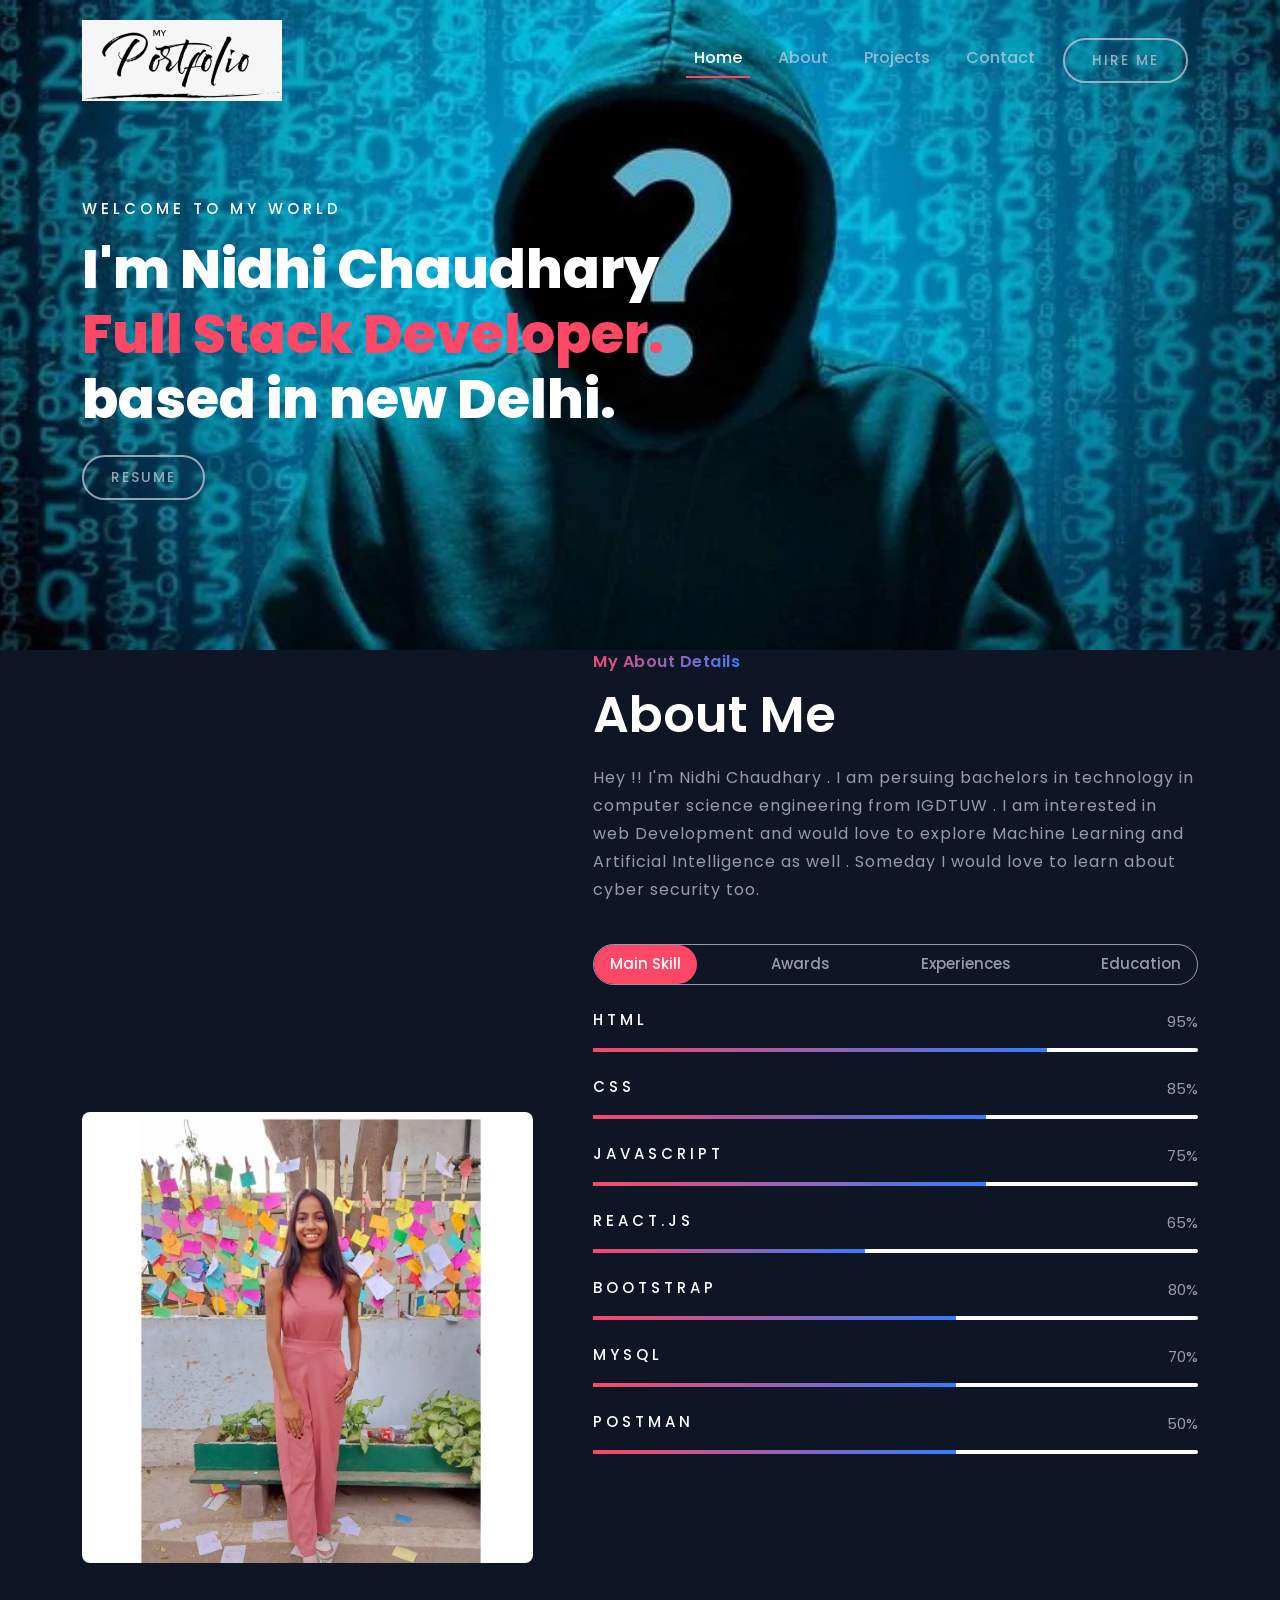
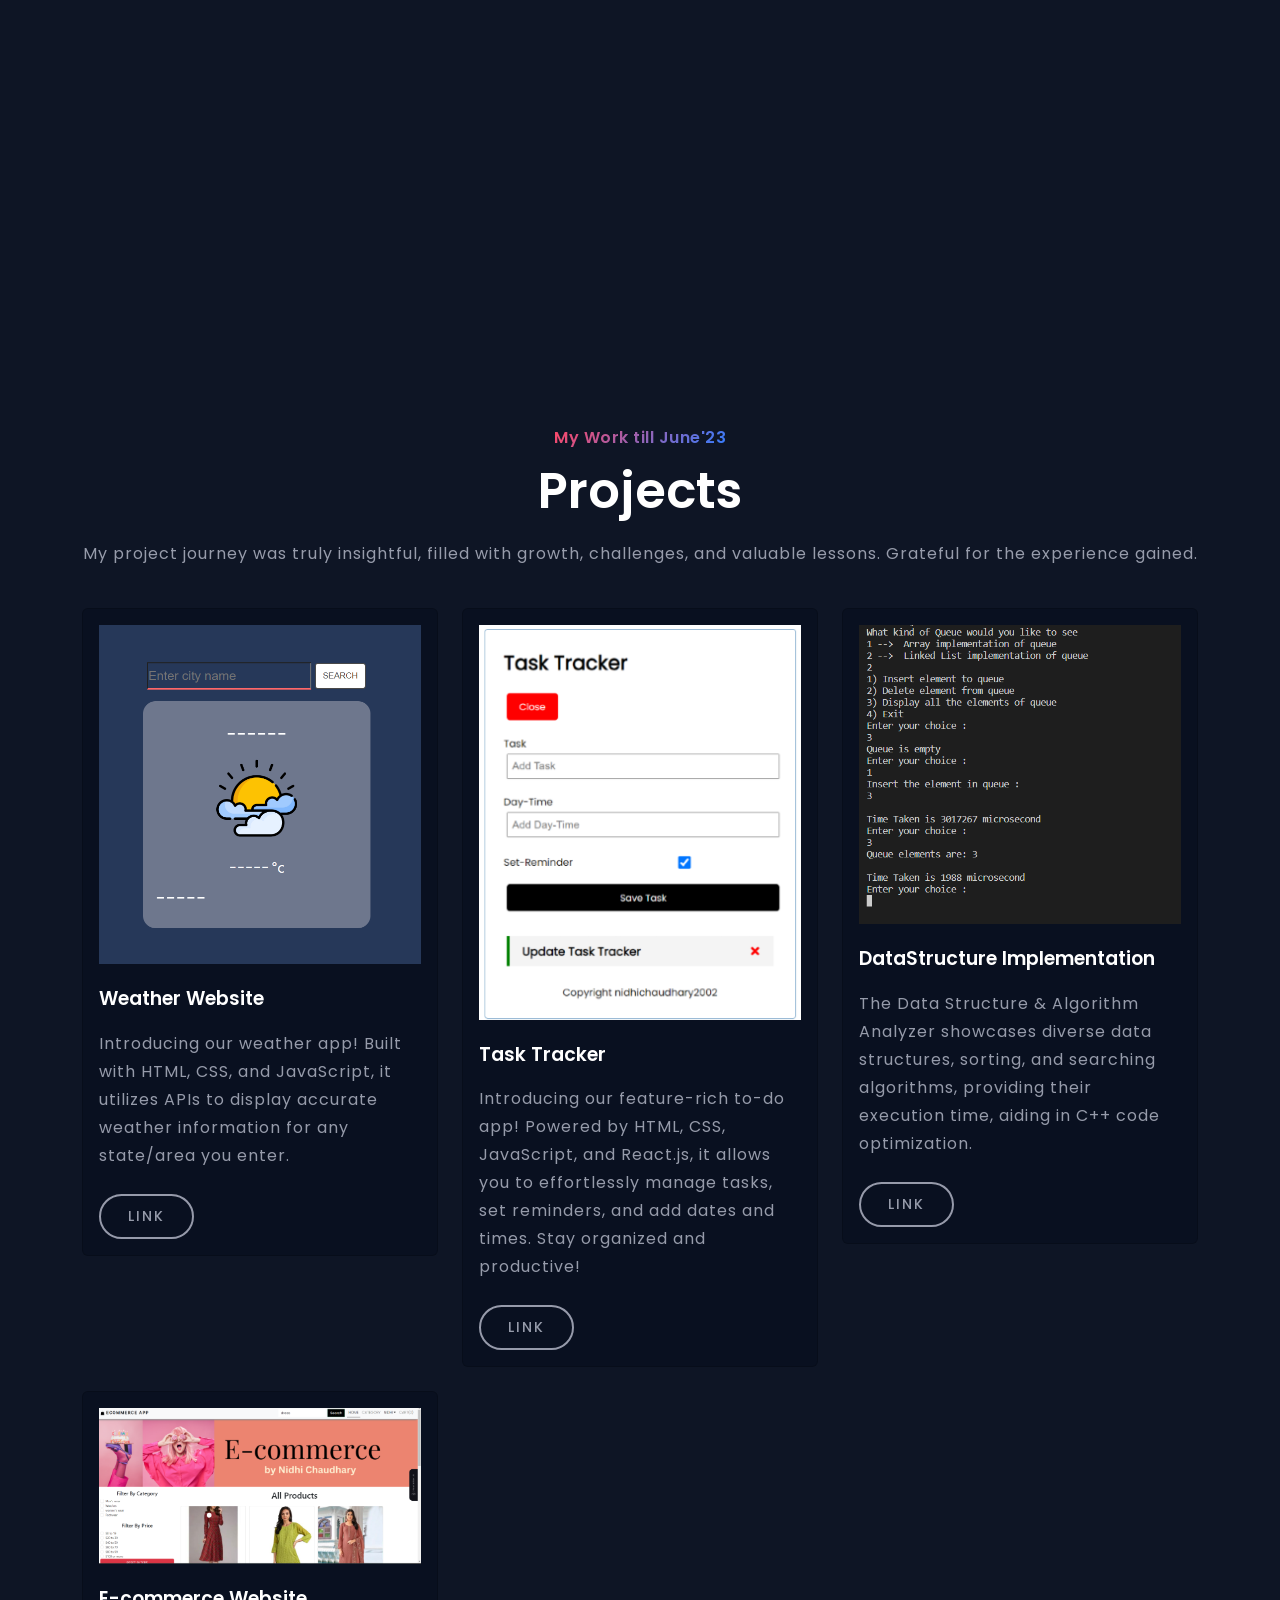
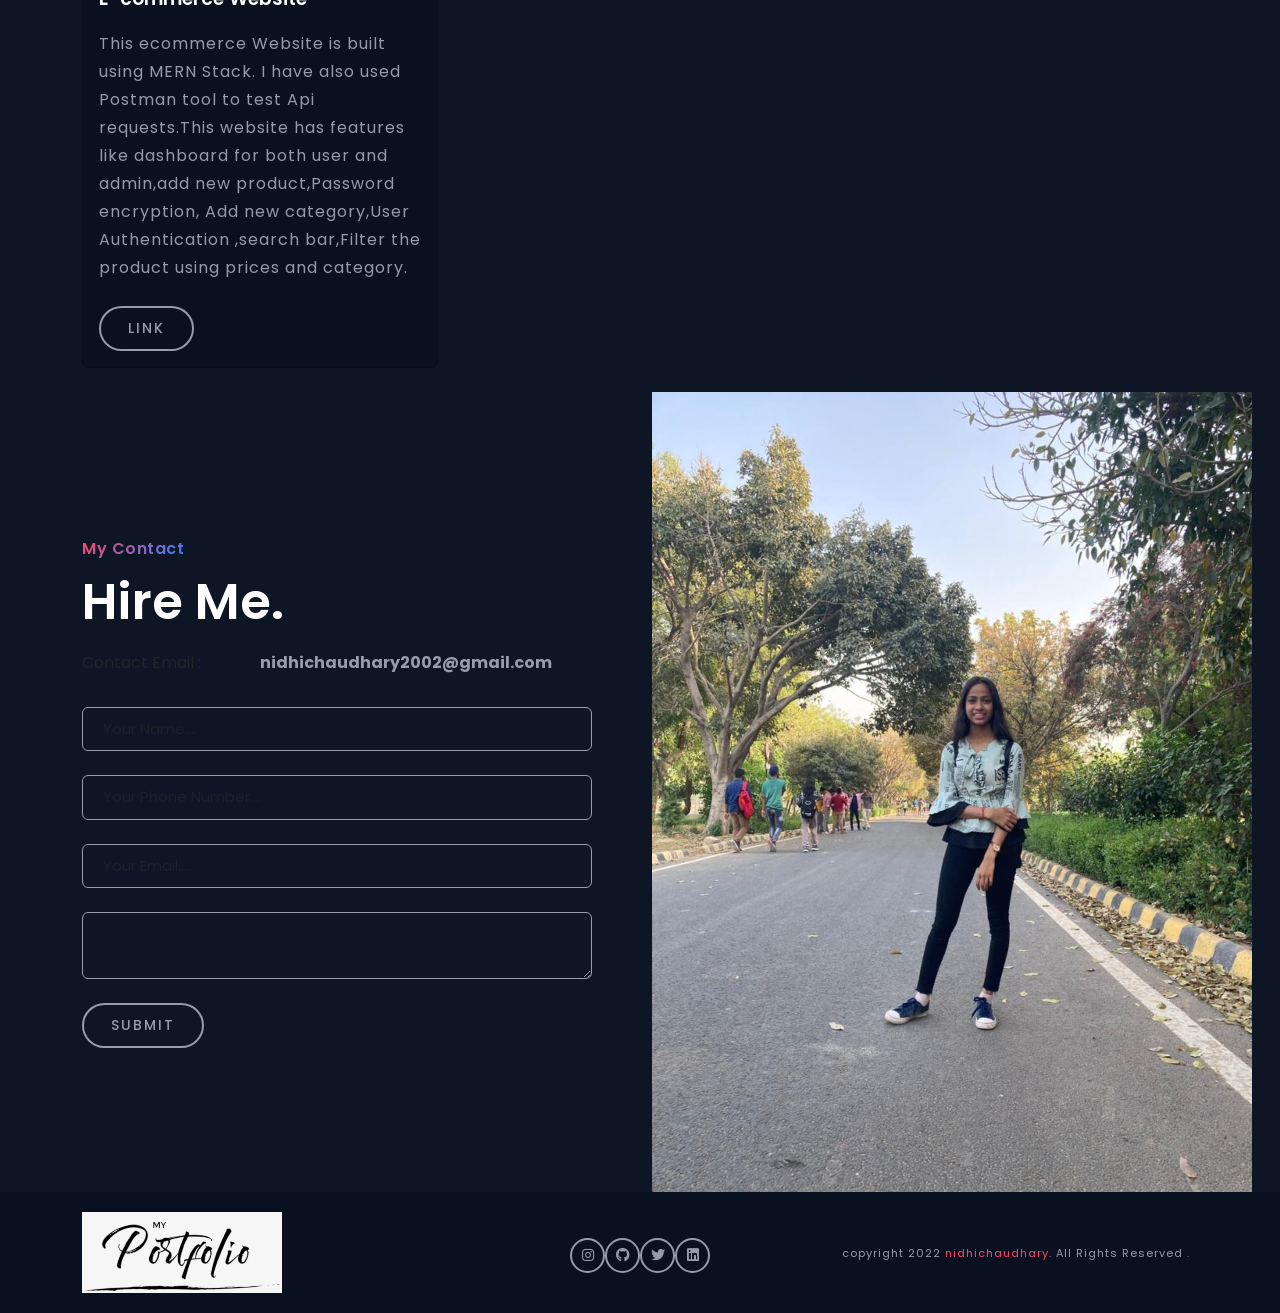
==== commit 42dbd8ab: "changed data" ====
--- a/index.html
+++ b/index.html
@@ -61,7 +61,7 @@
       <div class="row">
         <div class="col-sm-12 text-center text-md-start">
           <h6>WELCOME TO MY WORLD</h6>
-          <h1>I'm Nidhi Chaudhary <br><span>Frontend Developer.</span><br>based in new Delhi.</h1>
+          <h1>I'm Nidhi Chaudhary <br><span>Full Stack Developer.</span><br>based in new Delhi.</h1>
           <div class="mt-4">
             <a class=" main-btn" href="https://drive.google.com/file/d/12ni7PUq0X2fbkXKpd-tPgCVjHB42ZpSP/view?usp=drive_link" target="_blank">Resume</a>
           </div>
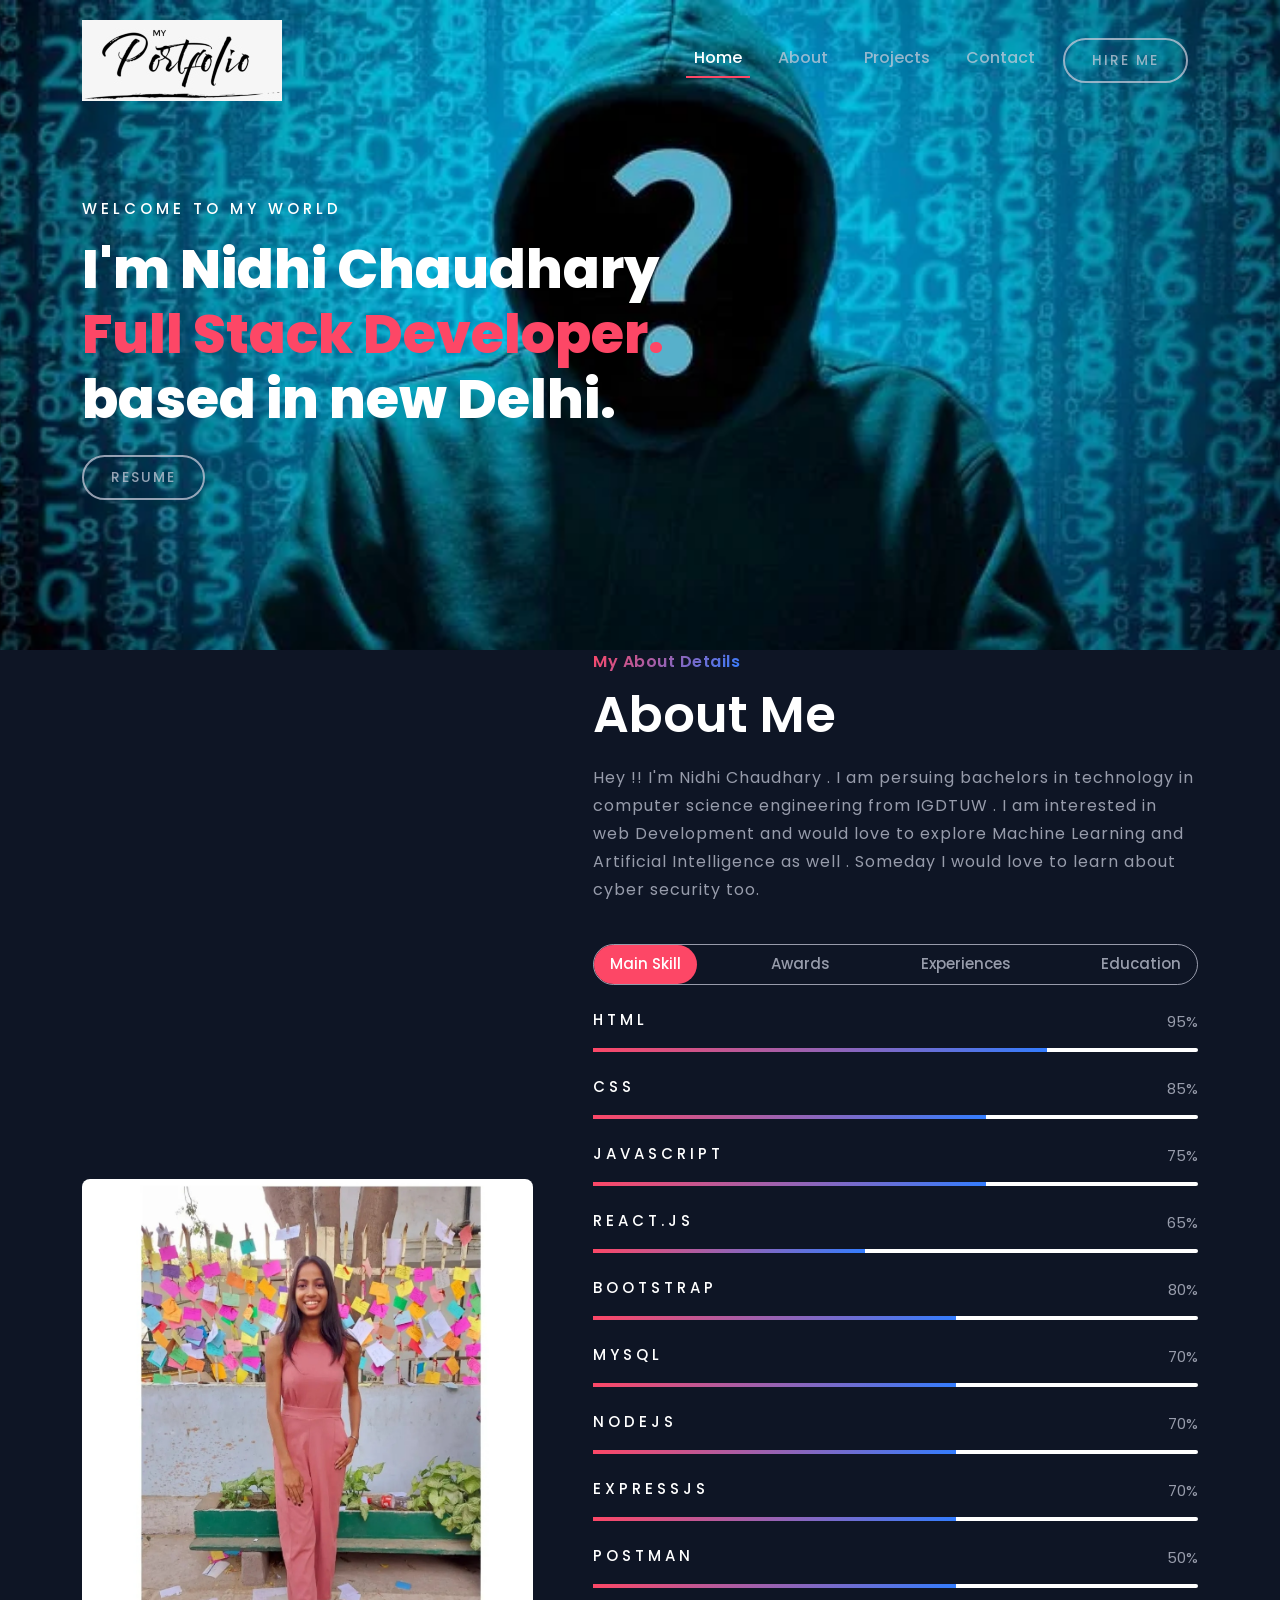
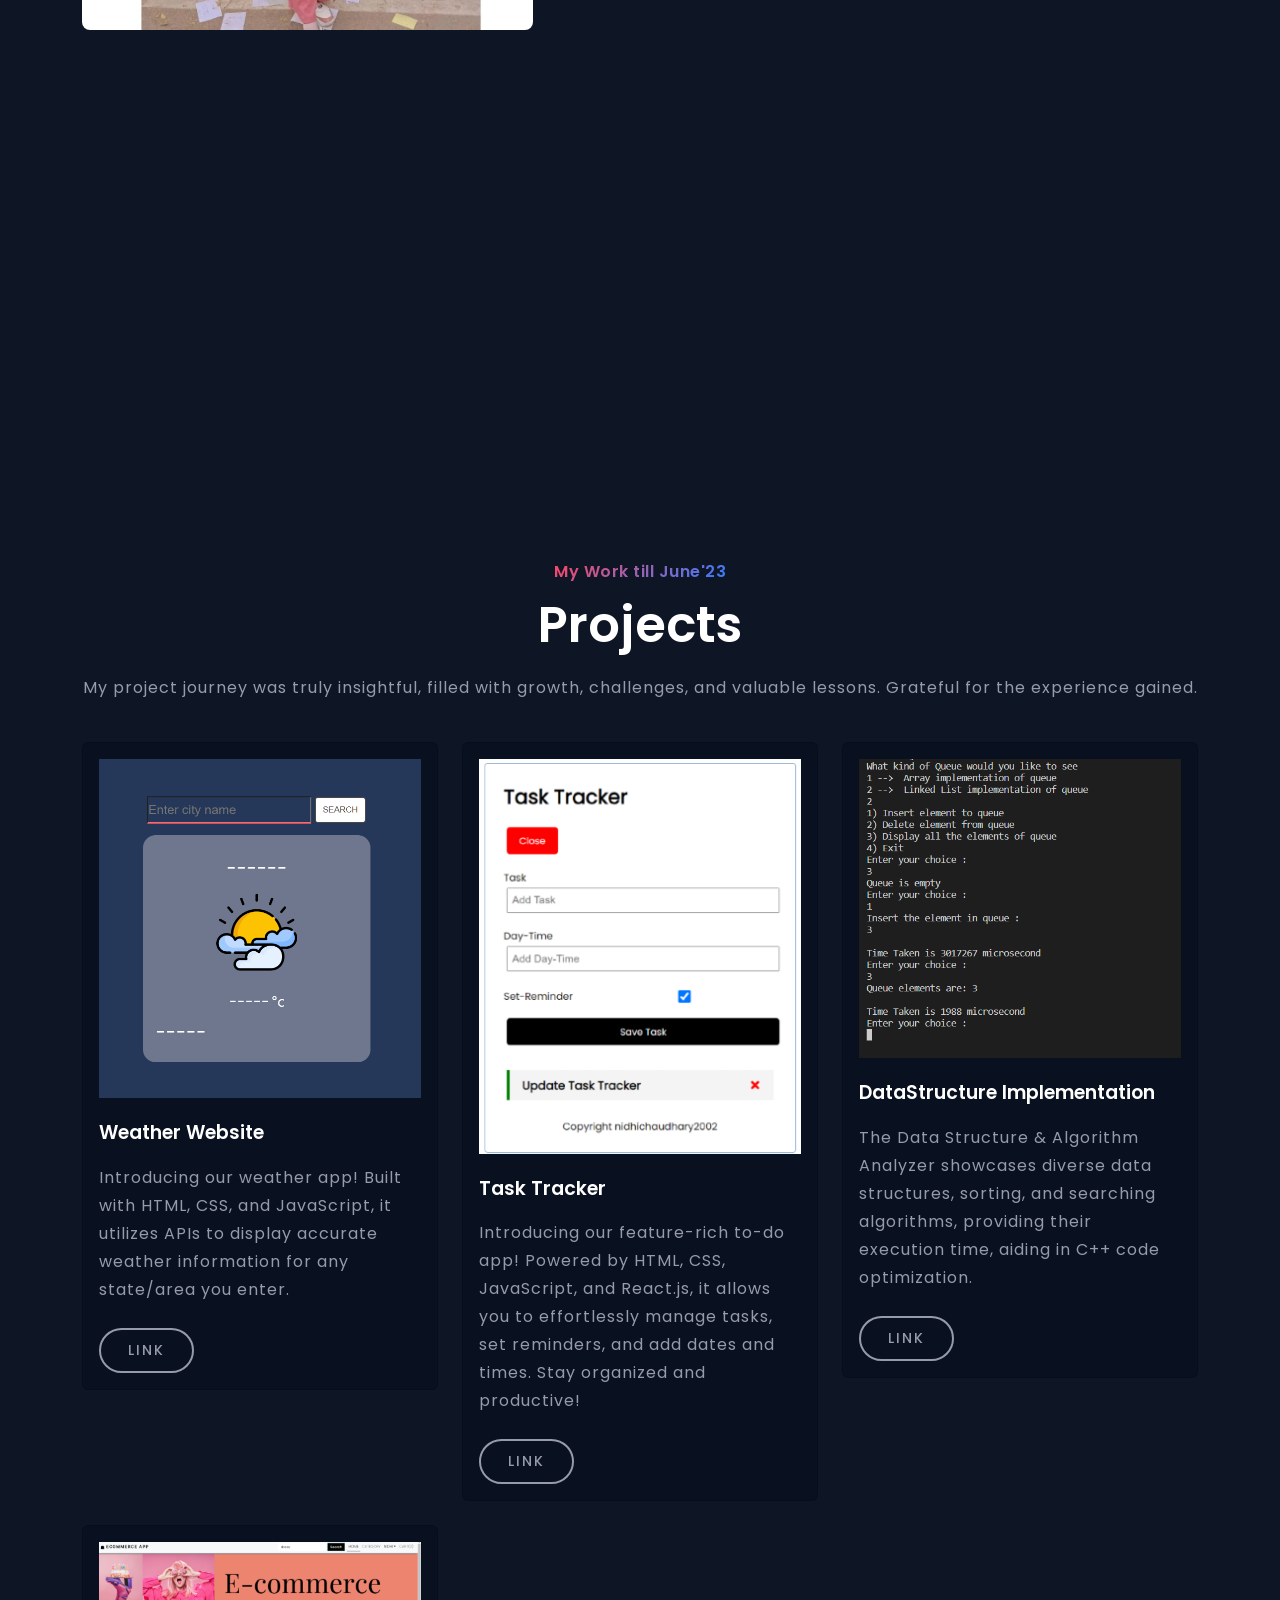
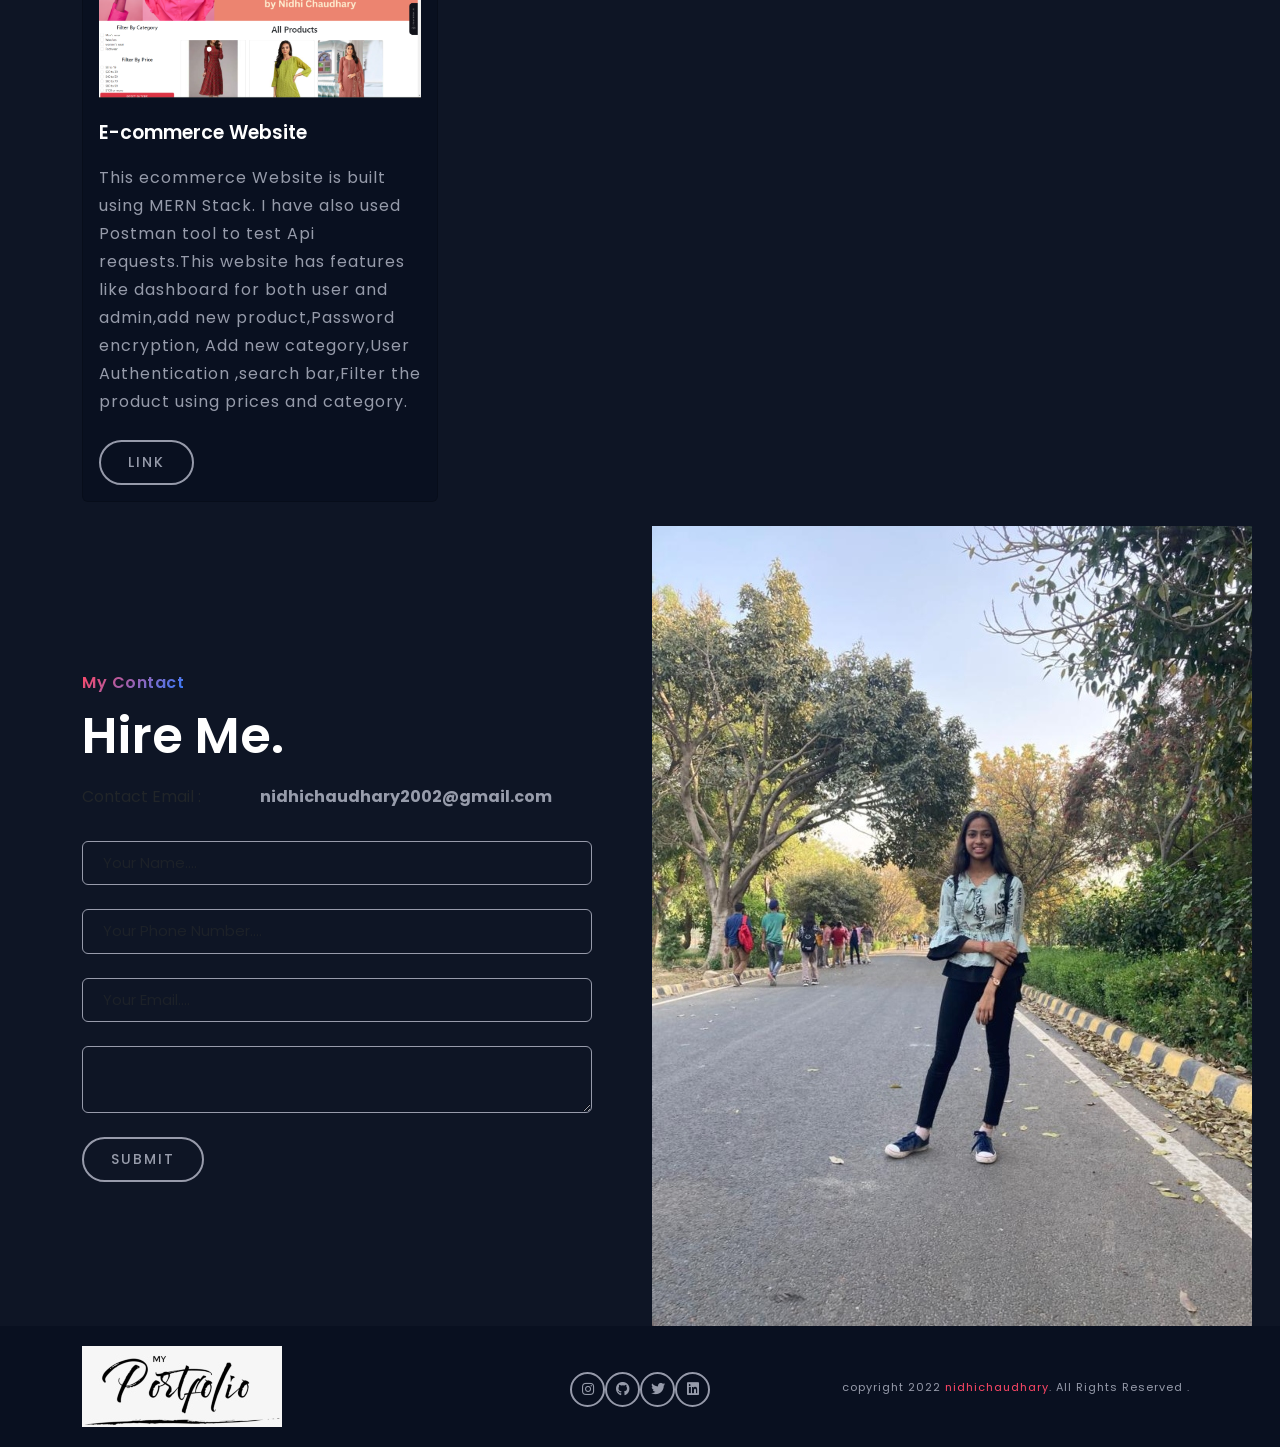
==== commit 55ac96b4: "updated skills" ====
--- a/index.html
+++ b/index.html
@@ -27,7 +27,6 @@
         </a>
         <button class="navbar-toggler" type="button" data-bs-toggle="collapse" data-bs-target="#navbarNav"
           aria-controls="navbarNav" aria-expanded="false" aria-label="Toggle navigation">
-          <!-- <span class="navbar-toggler-icon"></span> -->
           <i class="fas fa-stream navbar-toggler-icon"></i>
         </button>
         <div class="collapse navbar-collapse justify-content-end" id="navbarNav">
@@ -162,6 +161,22 @@
               </div>
               <div class="single-progress">
                 <h6>MySql</h6>
+                <div class="progress">
+                  <div class="progress-bar" role="progressbar" style="width: 60%" aria-valuenow="25" aria-valuemin="0"
+                    aria-valuemax="100"></div>
+                </div>
+                <span class="label">70%</span>
+              </div>
+              <div class="single-progress">
+                <h6>NodeJs</h6>
+                <div class="progress">
+                  <div class="progress-bar" role="progressbar" style="width: 60%" aria-valuenow="25" aria-valuemin="0"
+                    aria-valuemax="100"></div>
+                </div>
+                <span class="label">70%</span>
+              </div>
+              <div class="single-progress">
+                <h6>ExpressJS</h6>
                 <div class="progress">
                   <div class="progress-bar" role="progressbar" style="width: 60%" aria-valuenow="25" aria-valuemin="0"
                     aria-valuemax="100"></div>
@@ -306,24 +321,6 @@
             </div>
           </div>
         </div>
-        <!-- <div class="col-lg-4 col-md-6 mb-4">
-          <div class="card">
-            <div class="card-body text-md-start text-center">
-              <img src="images/service5.jpg" alt="services" class="img-fluid mb-4">
-              <h3>Research</h3>
-              <p>No event begin without appropriate research done behind it</p>
-            </div>
-          </div>
-        </div>
-        <div class="col-lg-4 col-md-6 mb-4">
-          <div class="card">
-            <div class="card-body text-md-start text-center">
-              <img src="images/service6.jpg" alt="services" class="img-fluid mb-4">
-              <h3>Designing</h3>
-              <p>better designs attract audience to a greater extend , </p>
-            </div>
-          </div>
-        </div> -->
       </div>
     </div>
   </section>
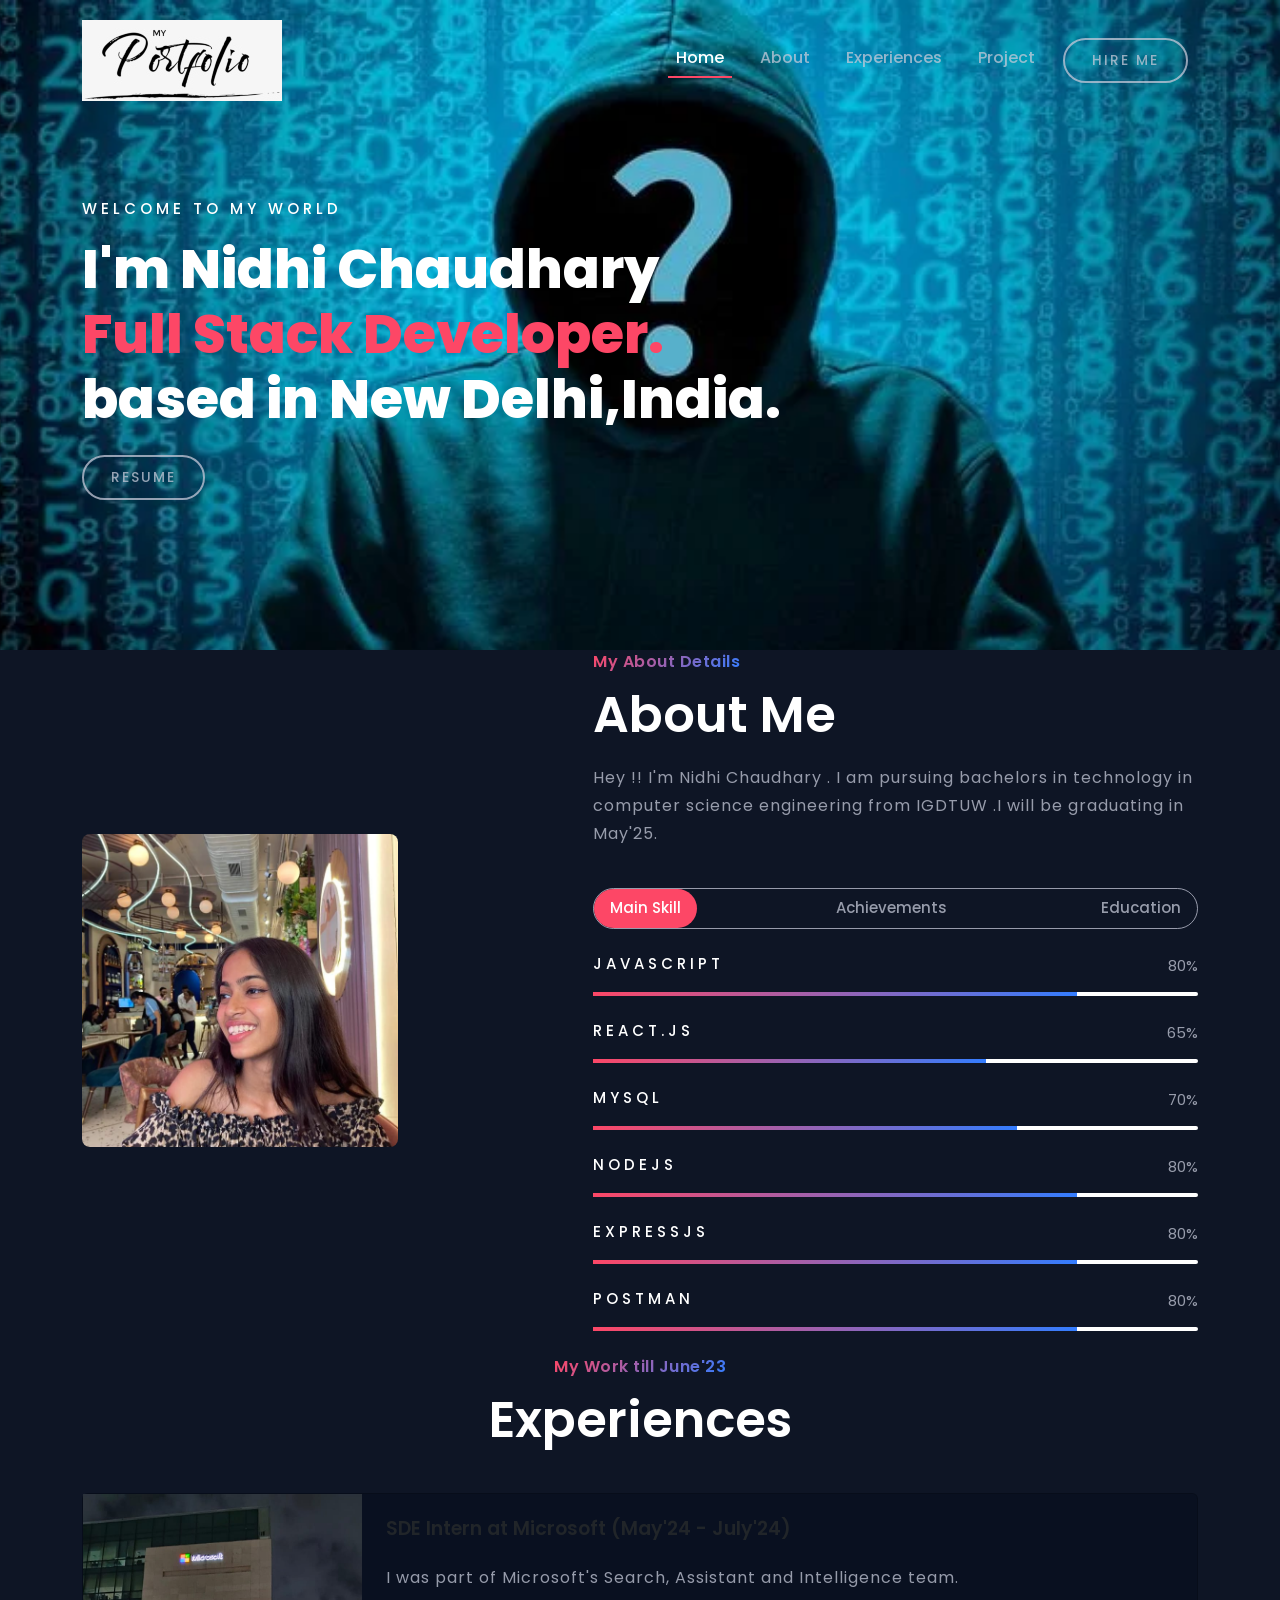
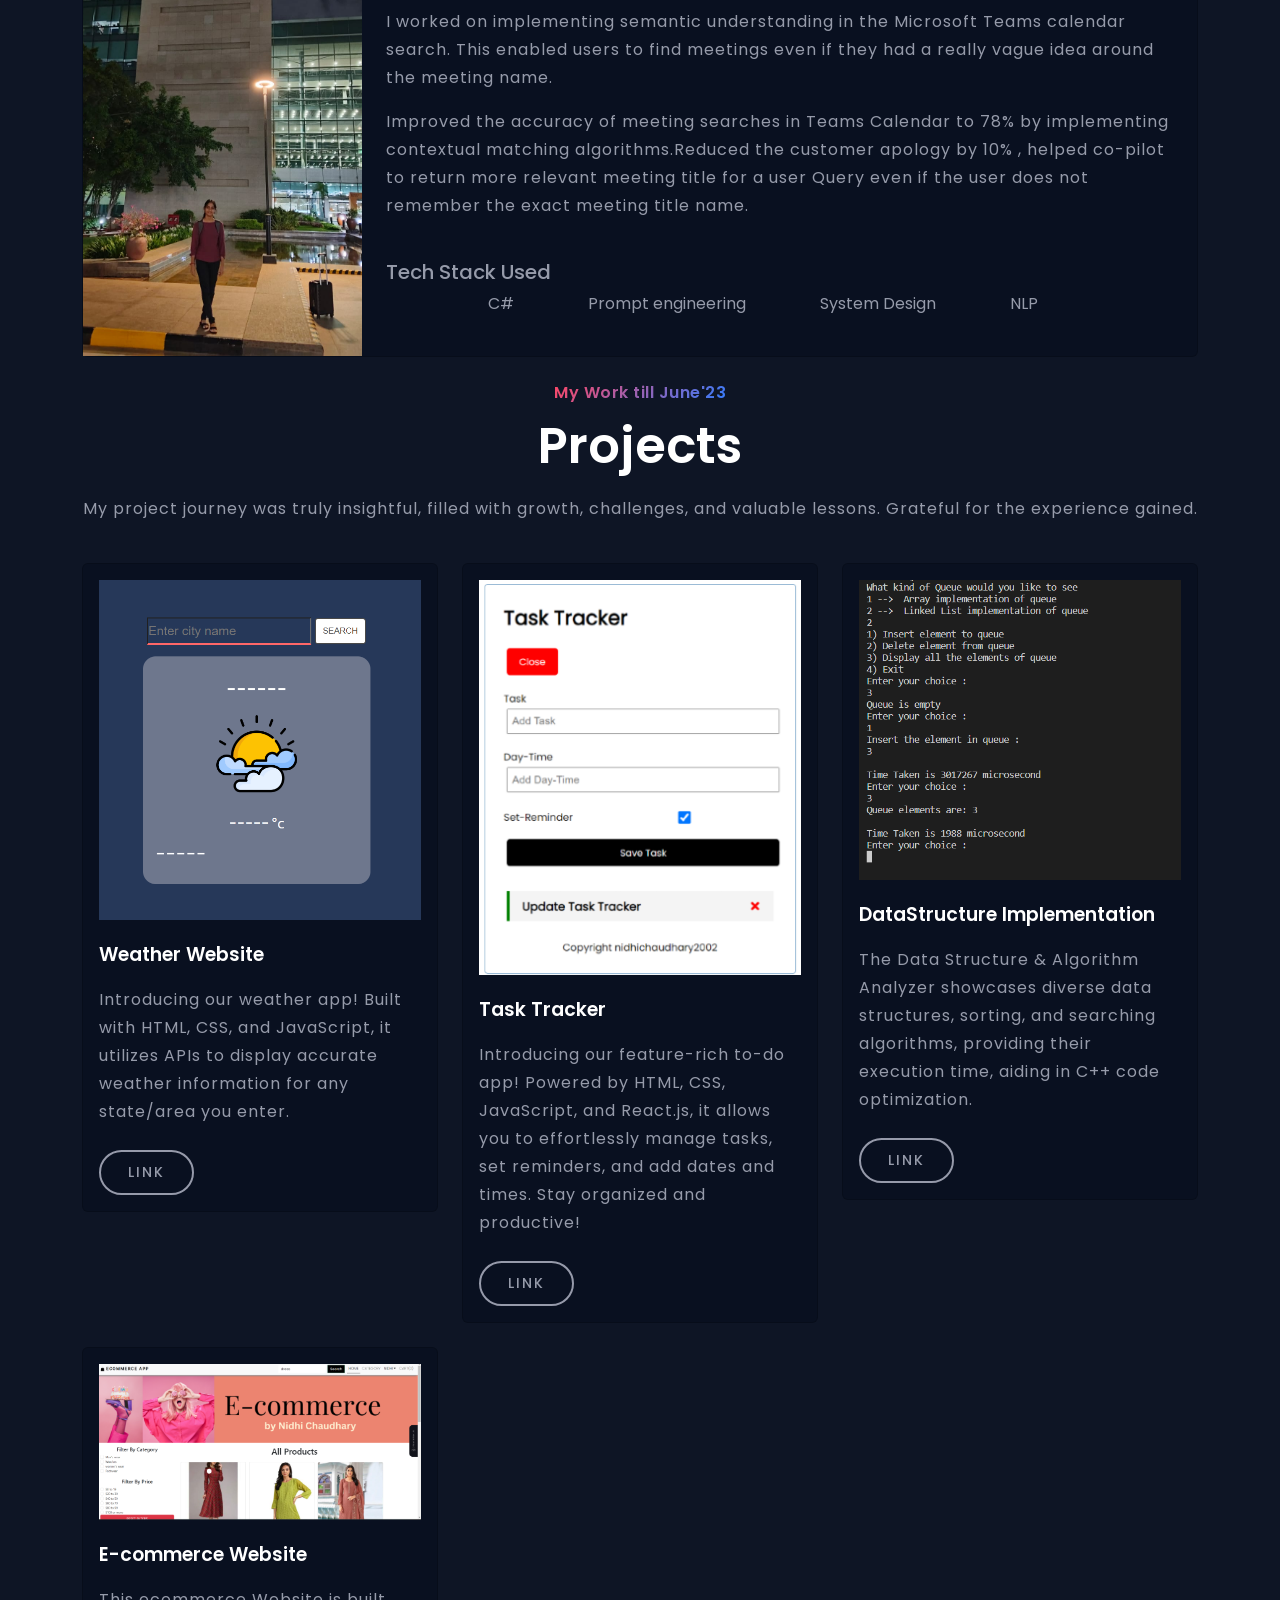
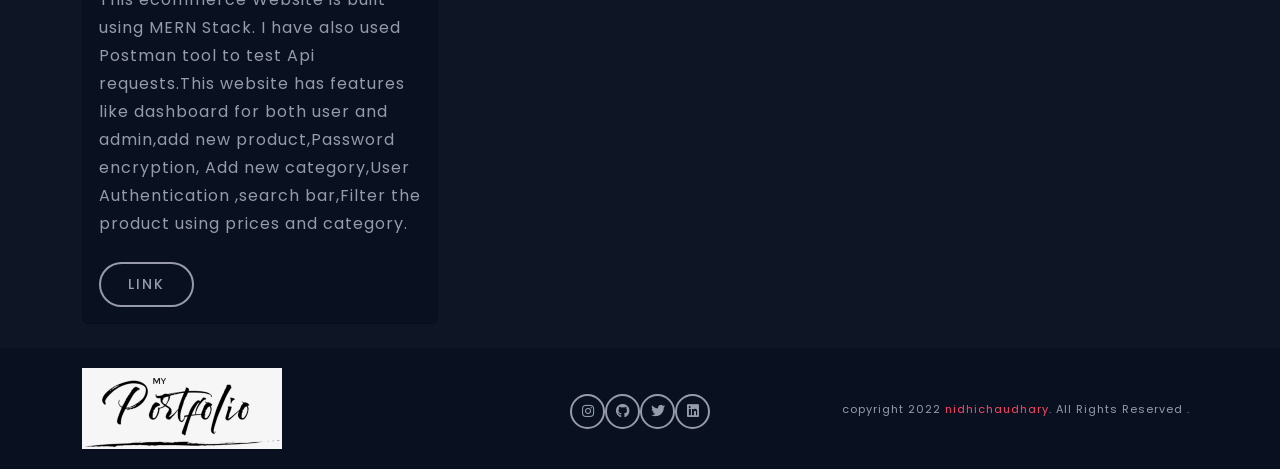
==== commit 201db25f: "Updated till Microsoft Internship" ====
--- a/index.html
+++ b/index.html
@@ -38,11 +38,11 @@
               <a class="nav-link" href="#about">About</a>
             </li>
             <li class="nav-item">
-              <a class="nav-link" href="#services">Projects</a>
+              <a class="nav-link" href="#services">Experiences</a>
             </li>
             </li>
             <li class="nav-item">
-              <a class="nav-link" href="#contact">Contact</a>
+              <a class="nav-link" href="#project">Project</a>
             </li>
 
             <li class="nav-item mt-3 mt-lg-0">
@@ -60,7 +60,7 @@
       <div class="row">
         <div class="col-sm-12 text-center text-md-start">
           <h6>WELCOME TO MY WORLD</h6>
-          <h1>I'm Nidhi Chaudhary <br><span>Full Stack Developer.</span><br>based in new Delhi.</h1>
+          <h1>I'm Nidhi Chaudhary <br><span>Full Stack Developer.</span><br>based in New Delhi,India.</h1>
           <div class="mt-4">
             <a class=" main-btn" href="https://drive.google.com/file/d/12ni7PUq0X2fbkXKpd-tPgCVjHB42ZpSP/view?usp=drive_link" target="_blank">Resume</a>
           </div>
@@ -73,190 +73,150 @@
     <div class="container">
       <div class="row justify-content-between align-items-center">
         <div class="col-lg-5 mb-4 mb-lg-0">
-          <img src="images/about.jpeg" class="img-fluid rounded-3" alt="About-us">
+          <img src="images/BellaRosaImage.png" class="img-fluid rounded-3" width="70%" height="70%" alt="About-us">
         </div>
         <div class="col-lg-7 ps-lg-5 text-center text-lg-start">
           <div class="my-3 my-lg-0">
             <span class="subtitle">My About Details</span>
             <h2>About Me</h2>
-            <p>Hey !! I'm Nidhi Chaudhary . I am persuing bachelors in technology in computer science engineering from
-              IGDTUW .
-              I am interested in web Development and would love to explore Machine Learning and Artificial Intelligence
-              as well . Someday I would love to learn about cyber security too.
+            <p>Hey !! I'm Nidhi Chaudhary . I am pursuing bachelors in technology in computer science engineering from
+              IGDTUW .I will be graduating in May'25.
             </p>
           </div>
           <div class="pt-4">
-            <ul class="nav nav-pills justify-content-center justify-content-lg-between mb-3" id="pills-tab"
-              role="tablist">
+            <ul class="nav nav-pills justify-content-center justify-content-lg-between mb-3" id="pills-tab" role="tablist">
               <li class="nav-item" role="presentation">
-                <button class="nav-link active" id="pills-skill-tab" data-bs-toggle="pill" data-bs-target="#pills-skill"
-                  type="button" role="tab" aria-controls="pills-skill" aria-selected="true">Main Skill</button>
+                <button class="nav-link active" id="pills-skill-tab" data-bs-toggle="pill" data-bs-target="#pills-skill" type="button" role="tab" aria-controls="pills-skill" aria-selected="true">Main Skill</button>
               </li>
-
               <li class="nav-item" role="presentation">
-                <button class="nav-link" id="pills-Award-tab" data-bs-toggle="pill" data-bs-target="#pills-Award"
-                  type="button" role="tab" aria-controls="pills-Award" aria-selected="false">Awards</button>
+                <button class="nav-link" id="pills-experience-tab" data-bs-toggle="pill" data-bs-target="#pills-experience" type="button" role="tab" aria-controls="pills-experience" aria-selected="false">Achievements</button>
               </li>
-
               <li class="nav-item" role="presentation">
-                <button class="nav-link" id="pills-Experiences-tab" data-bs-toggle="pill"
-                  data-bs-target="#pills-Experiences" type="button" role="tab" aria-controls="pills-Experiences"
-                  aria-selected="false">Experiences</button>
+                <button class="nav-link" id="pills-education-tab" data-bs-toggle="pill" data-bs-target="#pills-education" type="button" role="tab" aria-controls="pills-education" aria-selected="false">Education</button>
               </li>
-
-              <li class="nav-item" role="presentation">
-                <button class="nav-link" id="pills-Education-tab" data-bs-toggle="pill"
-                  data-bs-target="#pills-Education" type="button" role="tab" aria-controls="pills-Education"
-                  aria-selected="false">Education</button>
-              </li>
-
             </ul>
             <div class="tab-content" id="pills-tabContent">
               <div class="tab-pane fade show active" id="pills-skill" role="tabpanel" aria-labelledby="pills-skill-tab">
                 <div class="single-progress">
-                  <h6>HTML</h6>
-                  <div class="progress">
-                    <div class="progress-bar" role="progressbar" style="width: 75%" aria-valuenow="25" aria-valuemin="0"
-                      aria-valuemax="100">
-                    </div>
-                  </div>
-                  <span class="label">95%</span>
-                </div>
-                <div class="tab-pane fade show active" id="pills-skill" role="tabpanel" aria-labelledby="pills-skill-tab">
-                  <div class="single-progress">
-                    <h6>CSS</h6>
-                    <div class="progress">
-                      <div class="progress-bar" role="progressbar" style="width: 65%" aria-valuenow="25" aria-valuemin="0"
-                      aria-valuemax="100"></div>
-                    </div>
-                    <span class="label">85%</span>
-                  </div>
-                </div>
-                <div class="tab-pane fade show active" id="pills-skill" role="tabpanel" aria-labelledby="pills-skill-tab">
-                  <div class="single-progress">
-                    <h6>Javascript</h6>
-                    <div class="progress">
-                      <div class="progress-bar" role="progressbar" style="width: 65%" aria-valuenow="25" aria-valuemin="0"
-                      aria-valuemax="100"></div>
-                    </div>
-                    <span class="label">75%</span>
-                  </div>
-                </div>
-              </div>
-              <div class="single-progress">
-                <h6>React.js</h6>
-                <div class="progress">
-                  <div class="progress-bar" role="progressbar" style="width: 45%" aria-valuenow="25" aria-valuemin="0"
-                    aria-valuemax="100"></div>
-                </div>
-                <span class="label">65%</span>
-              </div>
-              <div class="single-progress">
-                <h6>Bootstrap</h6>
-                <div class="progress">
-                  <div class="progress-bar" role="progressbar" style="width: 60%" aria-valuenow="25" aria-valuemin="0"
-                    aria-valuemax="100"></div>
-                </div>
-                <span class="label">80%</span>
-              </div>
-              <div class="single-progress">
-                <h6>MySql</h6>
-                <div class="progress">
-                  <div class="progress-bar" role="progressbar" style="width: 60%" aria-valuenow="25" aria-valuemin="0"
-                    aria-valuemax="100"></div>
-                </div>
-                <span class="label">70%</span>
-              </div>
-              <div class="single-progress">
-                <h6>NodeJs</h6>
-                <div class="progress">
-                  <div class="progress-bar" role="progressbar" style="width: 60%" aria-valuenow="25" aria-valuemin="0"
-                    aria-valuemax="100"></div>
-                </div>
-                <span class="label">70%</span>
-              </div>
-              <div class="single-progress">
-                <h6>ExpressJS</h6>
-                <div class="progress">
-                  <div class="progress-bar" role="progressbar" style="width: 60%" aria-valuenow="25" aria-valuemin="0"
-                    aria-valuemax="100"></div>
-                </div>
-                <span class="label">70%</span>
-              </div>
-              <div class="single-progress">
-                <h6>Postman</h6>
-                <div class="progress">
-                  <div class="progress-bar" role="progressbar" style="width: 60%" aria-valuenow="25" aria-valuemin="0"
-                    aria-valuemax="100"></div>
-                </div>
-                <span class="label">50%</span>
-              </div>
-
-            </div>
-            <div class="tab-pane fade" id="pills-Award" role="tabpanel" aria-labelledby="pills-Award-tab">
-              <ul class="text-start ps-0">
-                <li><a href="#">
-                    CodeKaze'23 
-                    <Span>
-                    AIR 13,934 out of 1 lac+ applicants 
-                    </Span></a>June 2023
-                </li>
-                <li><a href="#">
-                    SilverZone Science Olympiad
-                    <Span>
-                      1st runner up
-                    </Span></a>2019-2020
-                </li>
-                <li><a href="#">
-                    National Level cricket player
-                    </a>2017-2020
-                </li>
-                <li><a href="#">
-                    SilverZone Hindi Olympiad
-                    <Span>
-                      2nd runner up
-                    </Span></a>2019-2020
-                </li>
-
-              </ul>
-            </div>
-            <div class="tab-pane fade" id="pills-Experiences" role="tabpanel" aria-labelledby="pills-Experiences-tab">
-              <ul class="text-start ps-0">
-                <li><a href="#">Event Management team
-                    <span>Hackclub IGDTUW</span>
-                  </a>
-                 March,2022-current</li>
-              </ul>
-              <ul class="text-start ps-0">
-                <li><a href="#">Web Developer
-                    <span>AI Club</span>
-                  </a>
-                 April, 2022-current</li>
-              </ul>
-              <ul class="text-start ps-0">
-                <li><a href="#">Content Writer
-                    <span>E-cell IGDTUW</span>
-                  </a>
-                 August, 2022-current</li>
-              </ul>
-            </div>
-            <div class="tab-pane fade" id="pills-Education" role="tabpanel" aria-labelledby="pills-Education-tab">
-              <ul class="text-start ps-0">
-                <li><a href="#">X from <span>Happy Model School,Janakpuri , New Delhi</span></a>
-                  2018 with 87%</li>
+                  <h6>Javascript</h6>
+                  <div class="progress">
+                    <div class="progress-bar" role="progressbar" style="width: 80%" aria-valuenow="25" aria-valuemin="0" aria-valuemax="100"></div>
+                  </div>
+                  <span class="label">80%</span>
+                </div>
+                <div class="single-progress">
+                  <h6>React.js</h6>
+                  <div class="progress">
+                    <div class="progress-bar" role="progressbar" style="width: 65%" aria-valuenow="25" aria-valuemin="0" aria-valuemax="100"></div>
+                  </div>
+                  <span class="label">65%</span>
+                </div>
+                <div class="single-progress">
+                  <h6>MySql</h6>
+                  <div class="progress">
+                    <div class="progress-bar" role="progressbar" style="width: 70%" aria-valuenow="25" aria-valuemin="0" aria-valuemax="100"></div>
+                  </div>
+                  <span class="label">70%</span>
+                </div>
+                <div class="single-progress">
+                  <h6>NodeJs</h6>
+                  <div class="progress">
+                    <div class="progress-bar" role="progressbar" style="width: 80%" aria-valuenow="25" aria-valuemin="0" aria-valuemax="100"></div>
+                  </div>
+                  <span class="label">80%</span>
+                </div>
+                <div class="single-progress">
+                  <h6>ExpressJS</h6>
+                  <div class="progress">
+                    <div class="progress-bar" role="progressbar" style="width: 80%" aria-valuenow="25" aria-valuemin="0" aria-valuemax="100"></div>
+                  </div>
+                  <span class="label">80%</span>
+                </div>
+                <div class="single-progress">
+                  <h6>Postman</h6>
+                  <div class="progress">
+                    <div class="progress-bar" role="progressbar" style="width: 80%" aria-valuenow="25" aria-valuemin="0" aria-valuemax="100"></div>
+                  </div>
+                  <span class="label">80%</span>
+                </div>
+              </div>
+          
+              <div class="tab-pane fade" id="pills-experience" role="tabpanel" aria-labelledby="pills-experience-tab">
                 <ul class="text-start ps-0">
-                  <li><a href="#">XII from <span>Happy Model School,Janakpuri , New Delhi</span></a>
-                    2020 with 84%</li>
+                  <li><a href="#">Flipkart Grid'23 <span>One of the 283 teams selected from 32,000 participants for round 2 , one of the
+                    only 4 teams selected from college.</span></a> July 2023</li>
+                  <li><a href="#">CodeKaze'23 <span>AIR 13,934 out of 1 lac+ applicants</span></a> June 2023</li>
+                  <li><a href="#">SilverZone Science Olympiad <span>1st runner up</span></a> 2019-2020</li>
+                  <li><a href="#">National Level cricket player</a> 2017-2020</li>
+                  <li><a href="#">SilverZone Hindi Olympiad <span>2nd runner up</span></a> 2019-2020</li>
                 </ul>
-            </div>
-          </div>
-        </div>
-      </div>
-    </div>
+              </div>
+          
+              <div class="tab-pane fade" id="pills-education" role="tabpanel" aria-labelledby="pills-education-tab">
+                <ul class="text-start ps-0">
+                  <li><a href="#">Btech in Computer Science from <span>Indira Gandhi Delhi Technical Institute for Women, New Delhi, India</span></a> 2025 (cgpa till 6th sem 7.64)</li>
+                  <li><a href="#">XII from <span>Happy Model School, Janakpuri, New Delhi</span></a> 2020 with 84%</li>
+                  <li><a href="#">X from <span>Happy Model School, Janakpuri, New Delhi</span></a> 2018 with 87%</li>
+                </ul>
+              </div>
+            </div>
+          </div>
+        </div>
+      </div>
+    </div>
+    </div>
+  </section>
+  <section class="services_wrapper" id="services">
+    <div class="container">
+      <div class="row">
+        <div class="col-sm-12 text-center mb-4">
+          <br class="d-noned-md-block">
+          <span class="subtitle">My Work till June'23 </span>
+          <h2>Experiences</h2>
+          <!-- <p>
+            My project journey was truly insightful, filled with growth, challenges, and valuable lessons. Grateful for the experience gained.
+                        <br class="d-noned-md-block">
+          </p> -->
+        </div>
+      </div>
+
+      <div class="row">
+        <div class="col-lg-12 col-md-12 mb-4">
+          <div class="card h-100">
+            <div class="row g-0">
+              <div class="col-md-3">
+                <img src="images/Microsoft.jpeg" alt="services" class="img-fluid h-100" style="object-fit: cover;">
+              </div>
+              <div class="col-md-9">
+                <div class="card-body d-flex flex-column justify-content-center p-4">
+                  <h3 class="card-title">SDE Intern at Microsoft (May'24 - July'24)</h3>
+                  <div class="mt-3">
+                    <p>I was part of Microsoft's Search, Assistant and Intelligence team.</p>
+                  </div>
+                  <p>I worked on implementing semantic understanding in the Microsoft Teams calendar search. This enabled users to find meetings even if they had a really vague idea around the meeting name.</p>
+                  <p>Improved the accuracy of meeting searches in Teams
+                    Calendar to 78% by implementing contextual matching algorithms.Reduced the customer apology by 10% , helped co-pilot to return more relevant meeting
+                    title for a user Query even if the user does not remember the exact meeting title name.</p>
+                  <div class="mt-4 techStack">
+                    <h5>Tech Stack Used</h5>
+                    <ul>
+                      <li>C#</li>
+                      <li>Prompt engineering</li>
+                      <li>System Design</li>
+                      <li>NLP</li>
+                    </ul>
+                  </div>
+                </div>
+              </div>
+            </div>
+          </div>
+        </div>
+      </div>
+      
     </div>
   </section>
   <!-- Services -->
-  <section class="services_wrapper" id="services">
+  <section class="services_wrapper" id="project">
     <div class="container">
       <div class="row">
         <div class="col-sm-12 text-center mb-4">
@@ -325,7 +285,7 @@
     </div>
   </section>
   <!-- Contact -->
-  <section id="contact" class="contact_wrapper">
+  <!-- <section id="contact" class="contact_wrapper">
     <div class="container">
       <div class="row justify-content-between align-items-center">
         <div class="col-lg-6 order-2 order-lg-1 pe-lg-5 text-lg-start text-center">
@@ -357,12 +317,13 @@
             <button type="submit" class="main-btn">Submit</button>
           </form>
         </div>
-        <div class="col-lg-6 order-1 mb-4 order-lg-1 mb-lg-0">
-          <img src="images/ContactDP.jpg" alt="photo">
-        </div>
-      </div>
-    </div>
-  </section>
+    <div class="col-lg-6 order-1 mb-4 order-lg-1 mb-lg-0">
+          <img src="images/DigginsCafe.jpeg" alt="photo">
+        </div> 
+      </div>
+    </div>
+  </section> 
+-->
   <!-- footer -->
   <section id="contact" class="footer_wrapper mt-3 mt-md-0">
     <div class="container">
--- a/css/style.css
+++ b/css/style.css
@@ -314,6 +314,16 @@
     color: var(--text-gray);
 }
 
+.techStack {
+    color: var(--gray-color);
+
+}
+
+.techStack li{
+    color: var(--gray-color);
+    display: inline;
+    margin-left: 70px;
+}
 /* 4.services */
 .services_wrapper .card {
     background-color: var(--bg-dark-blue);
